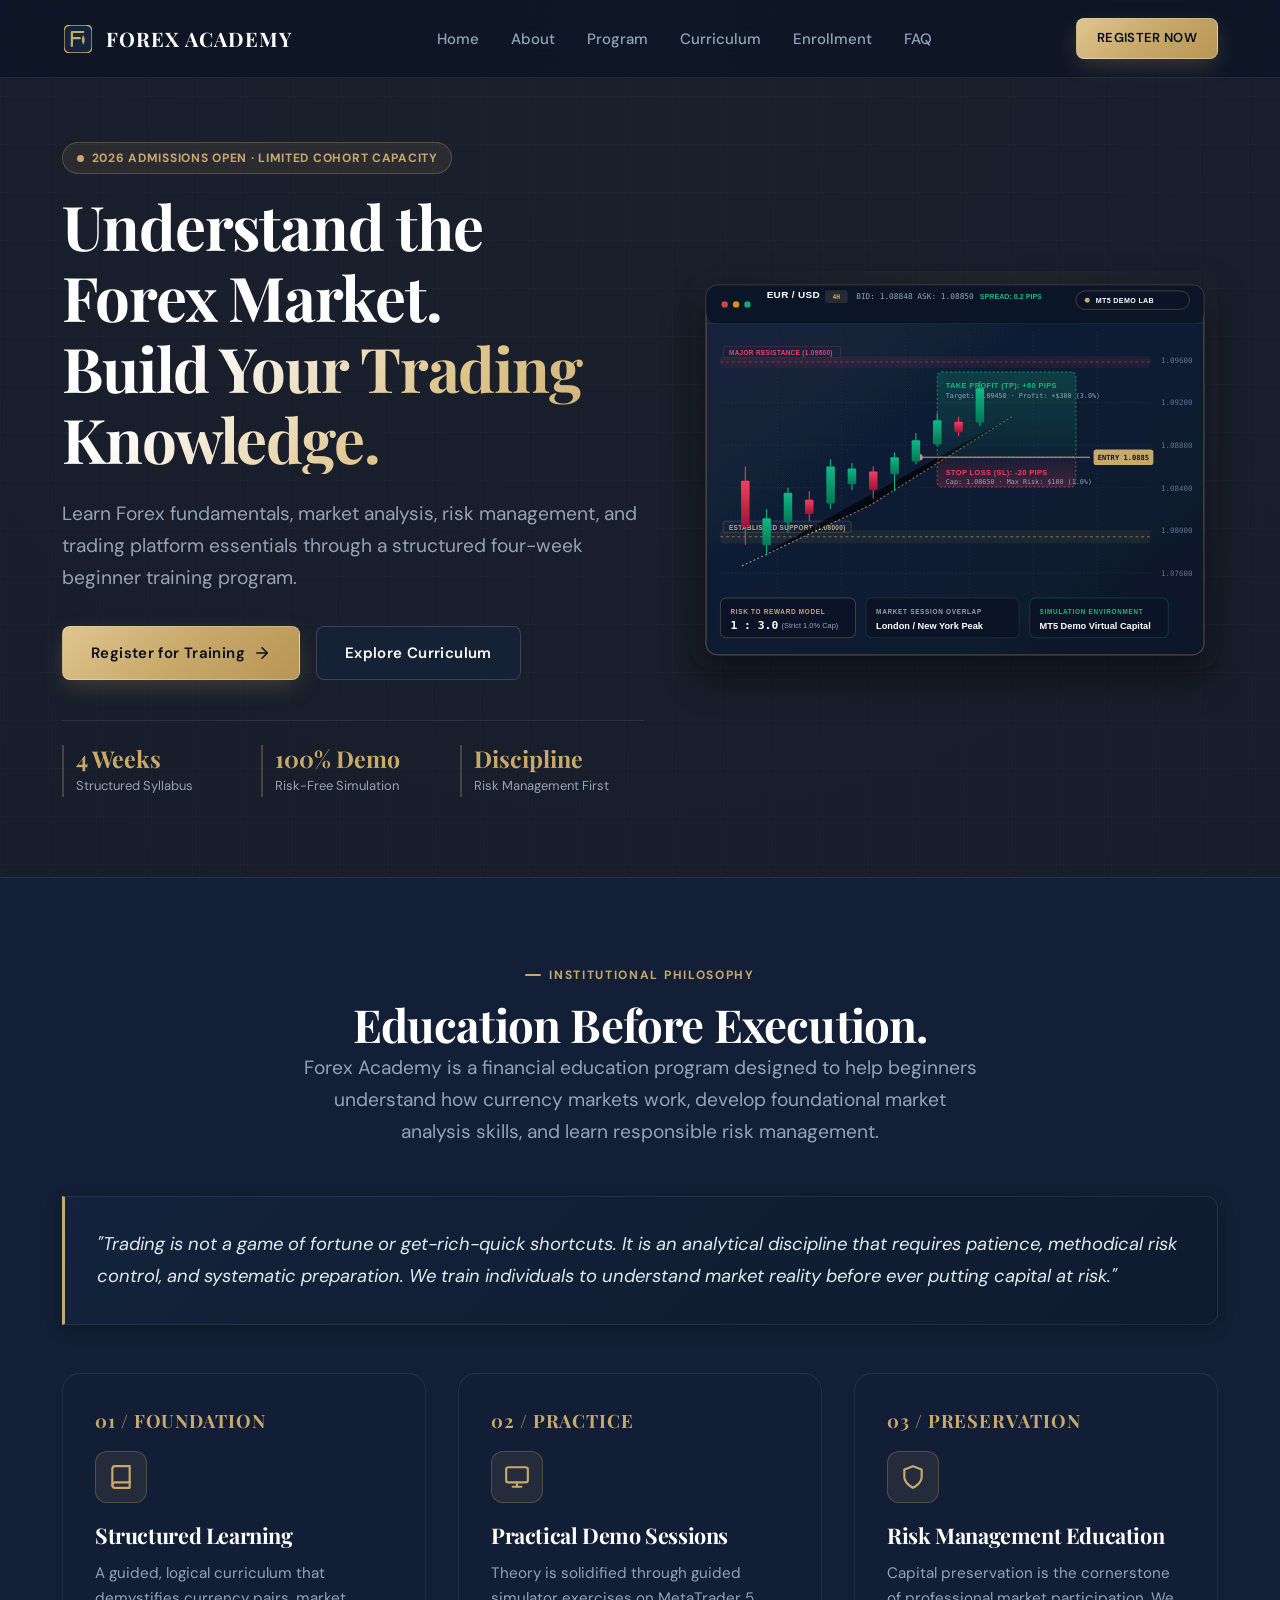
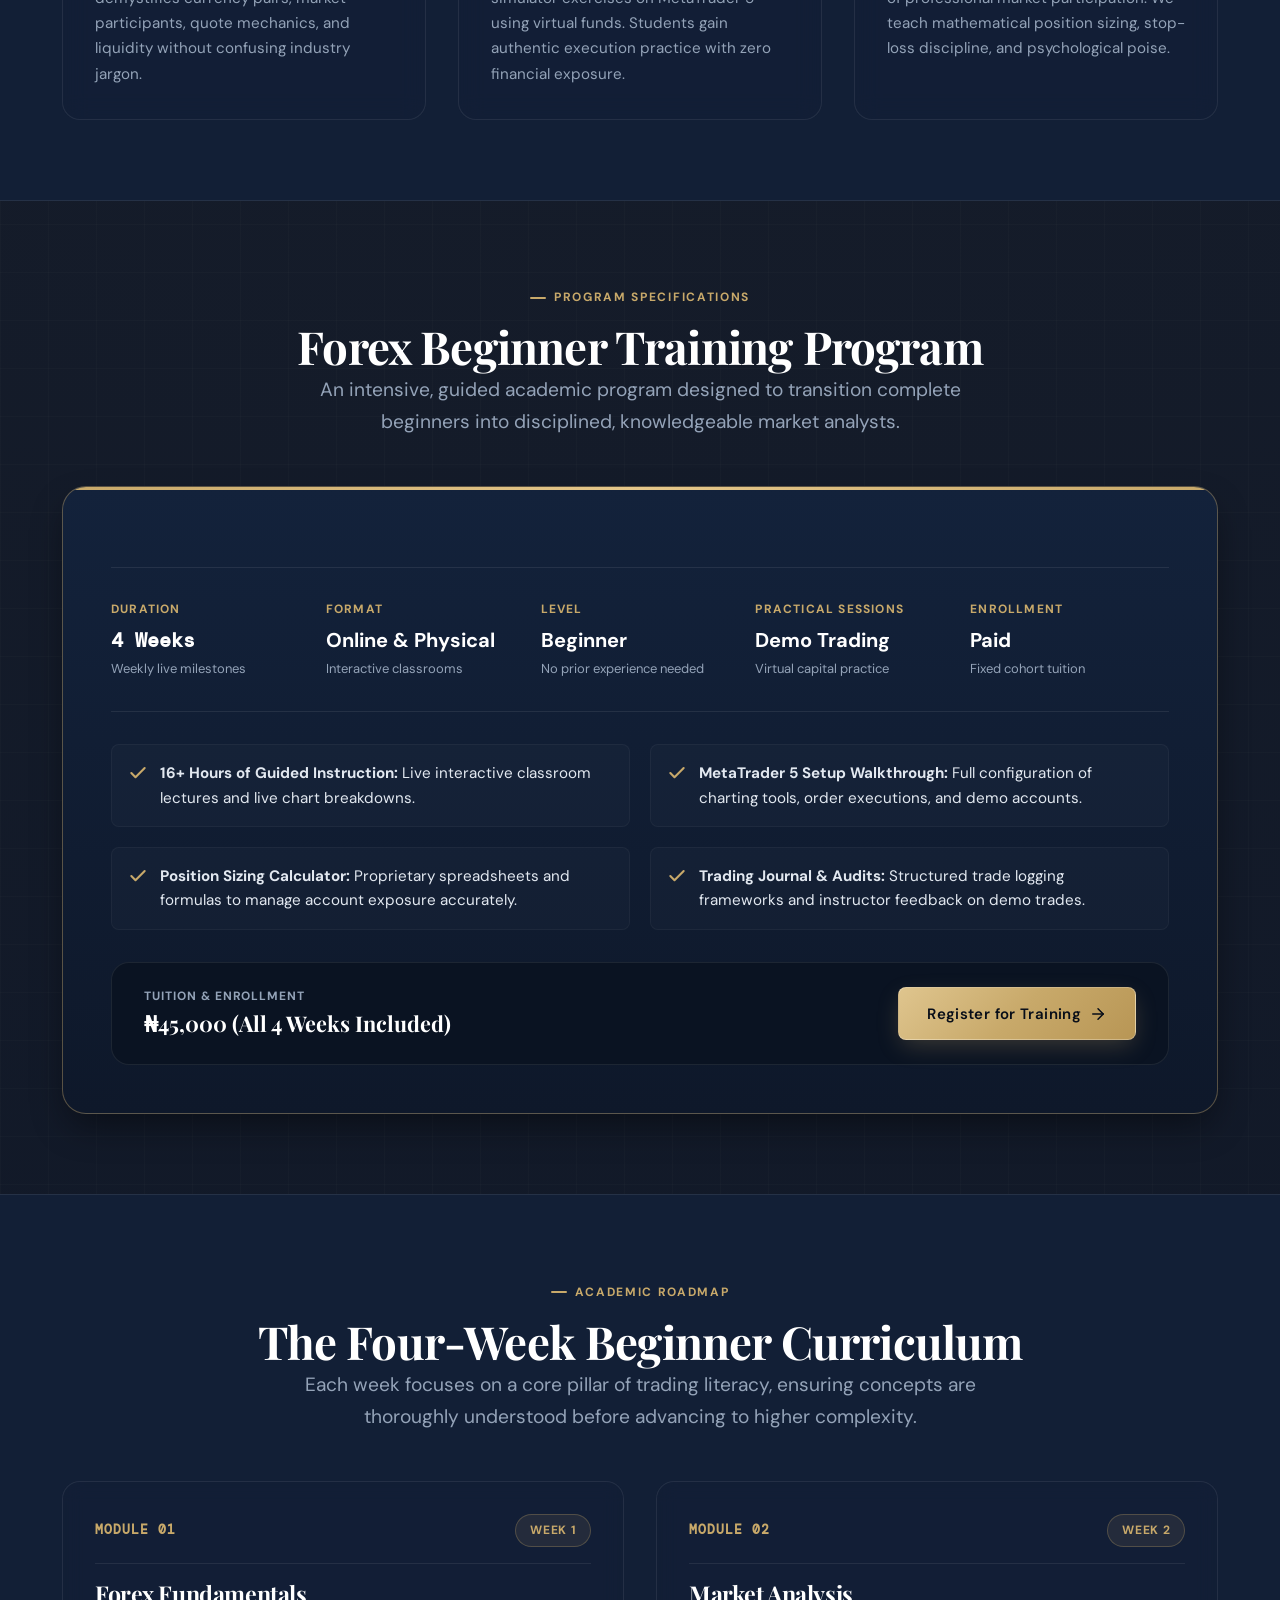
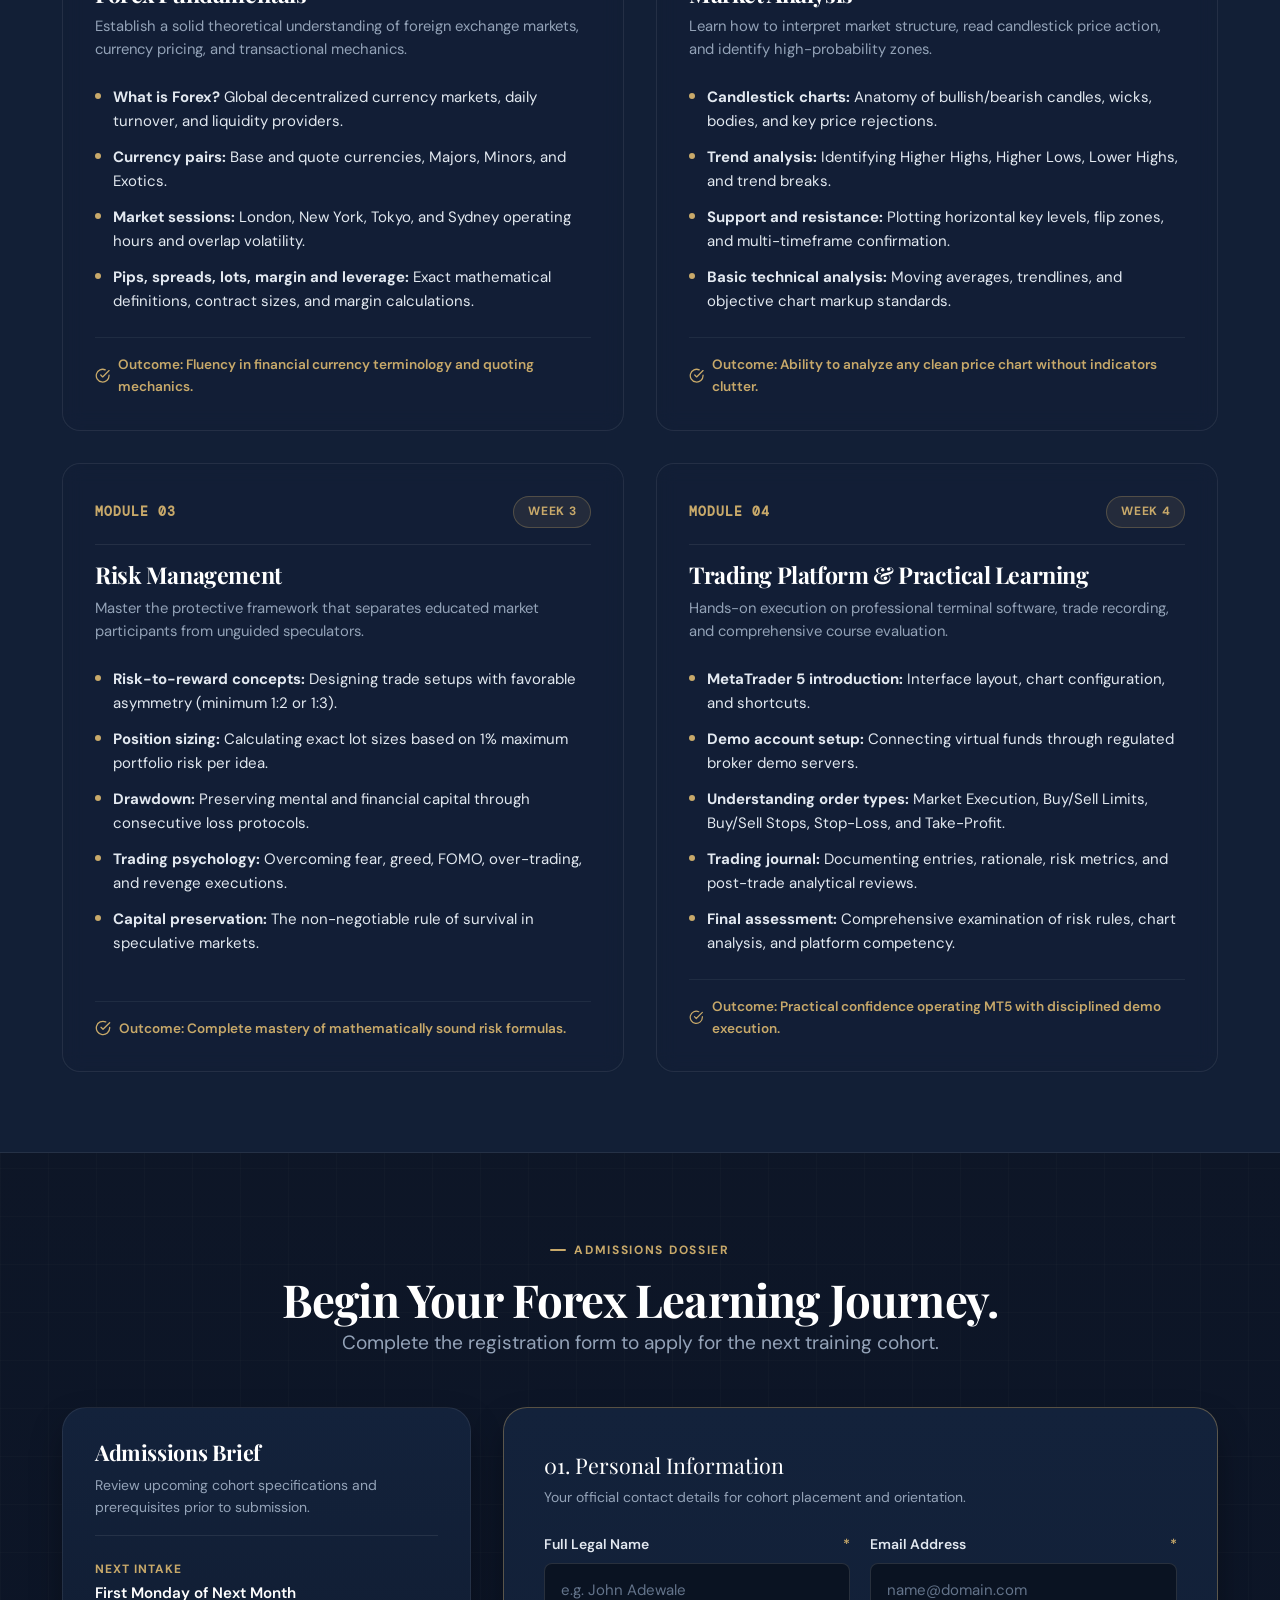
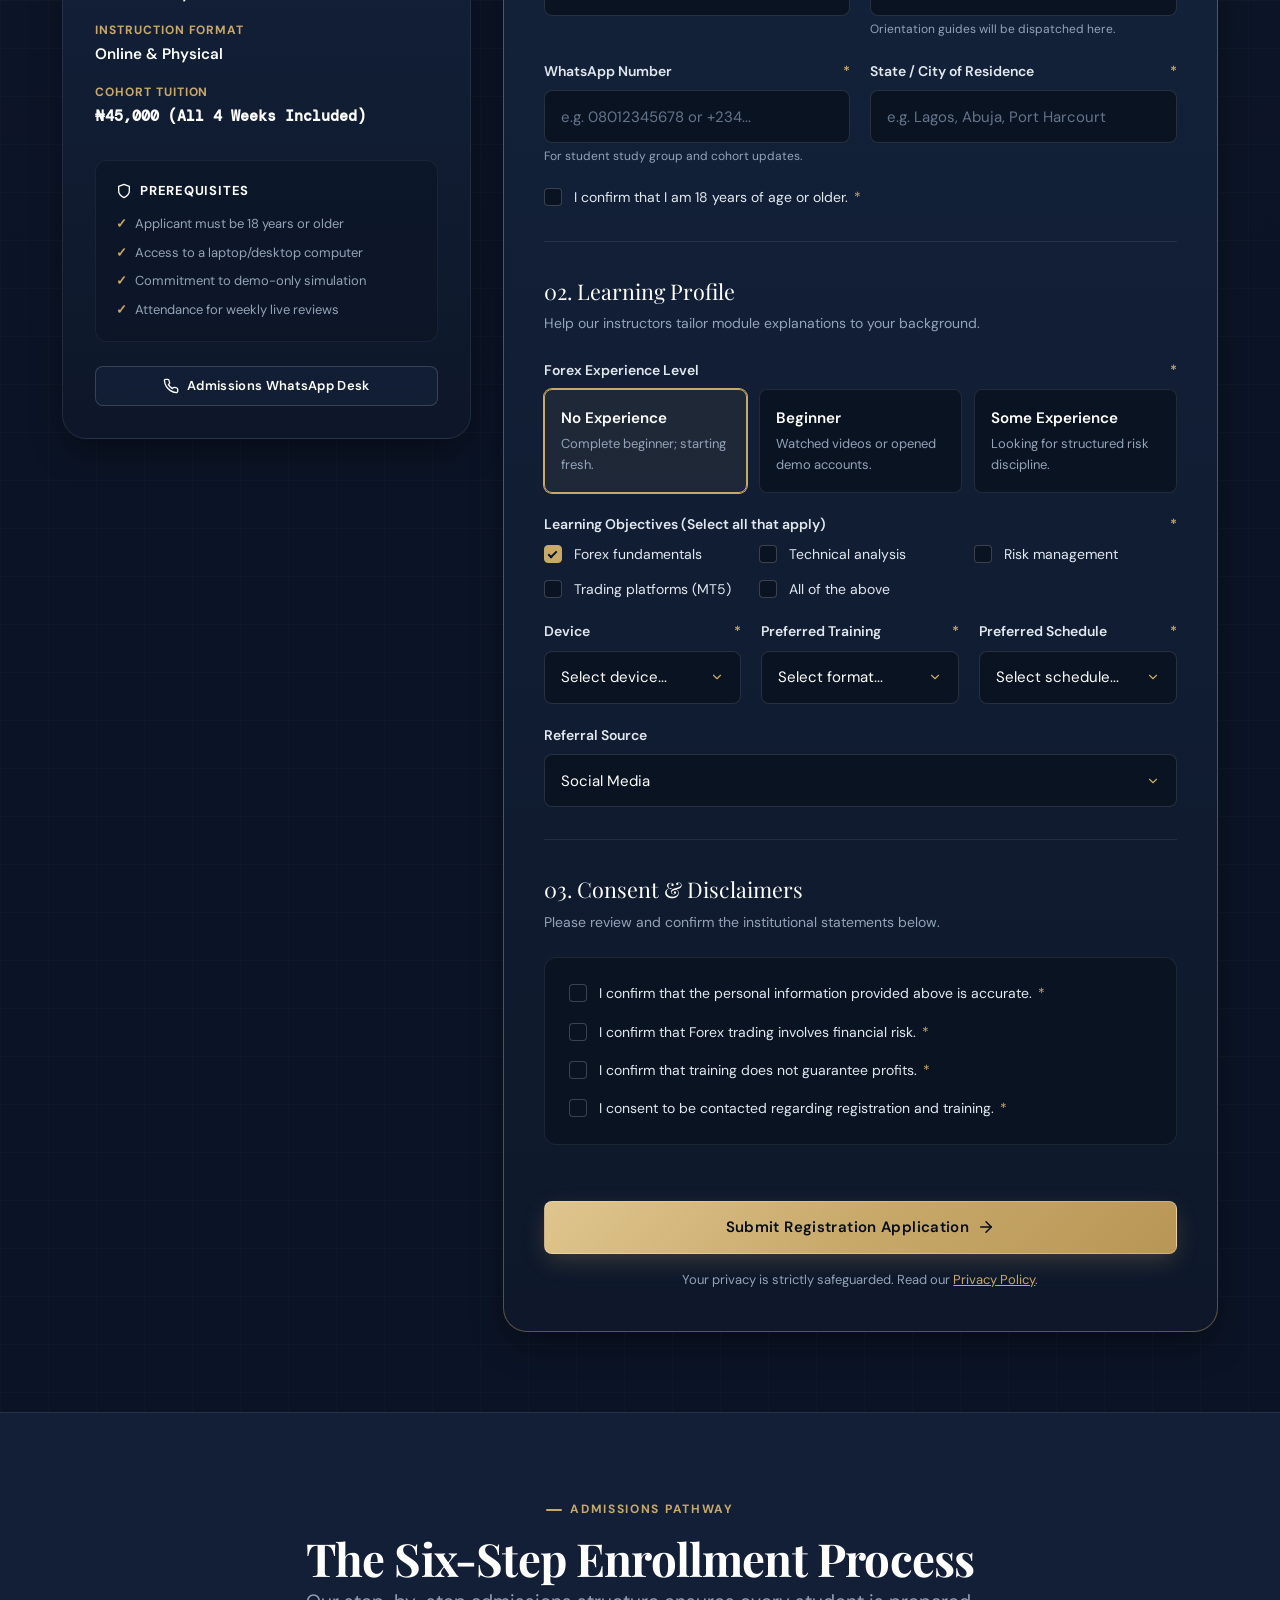
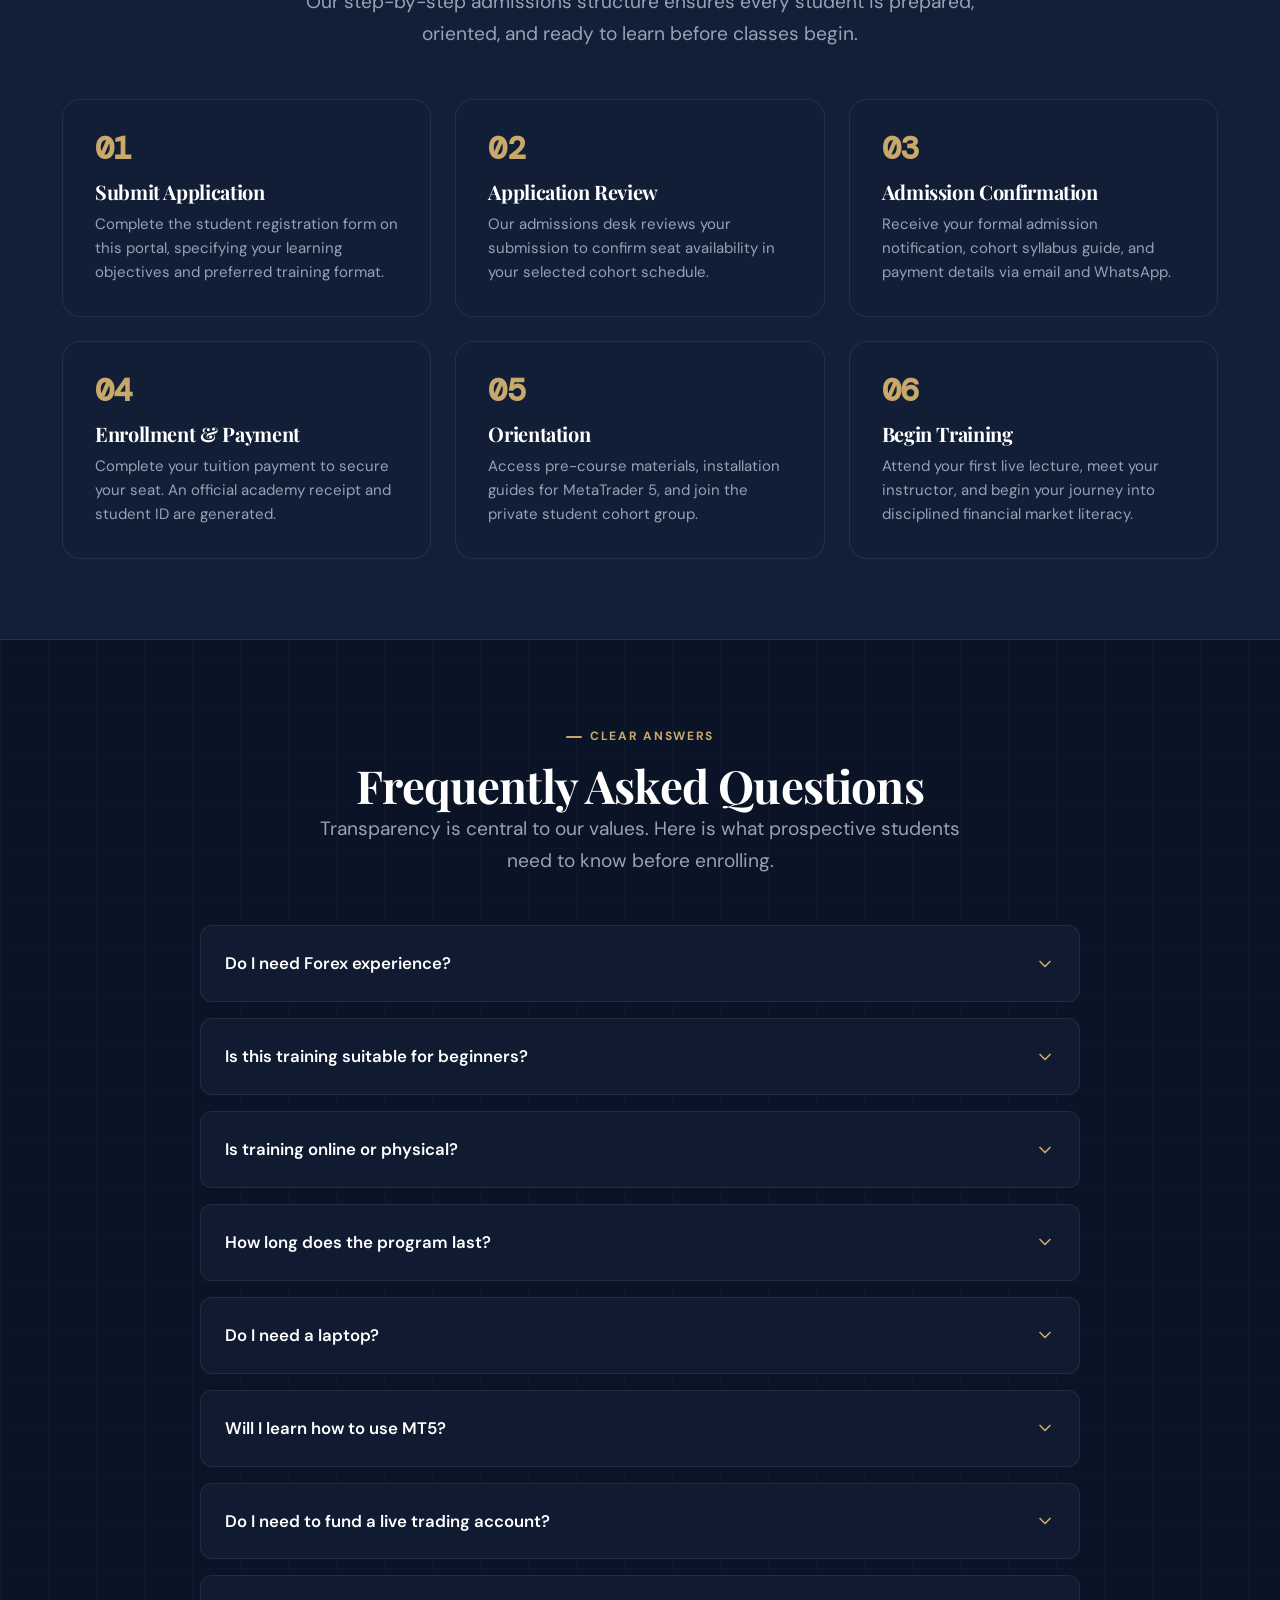
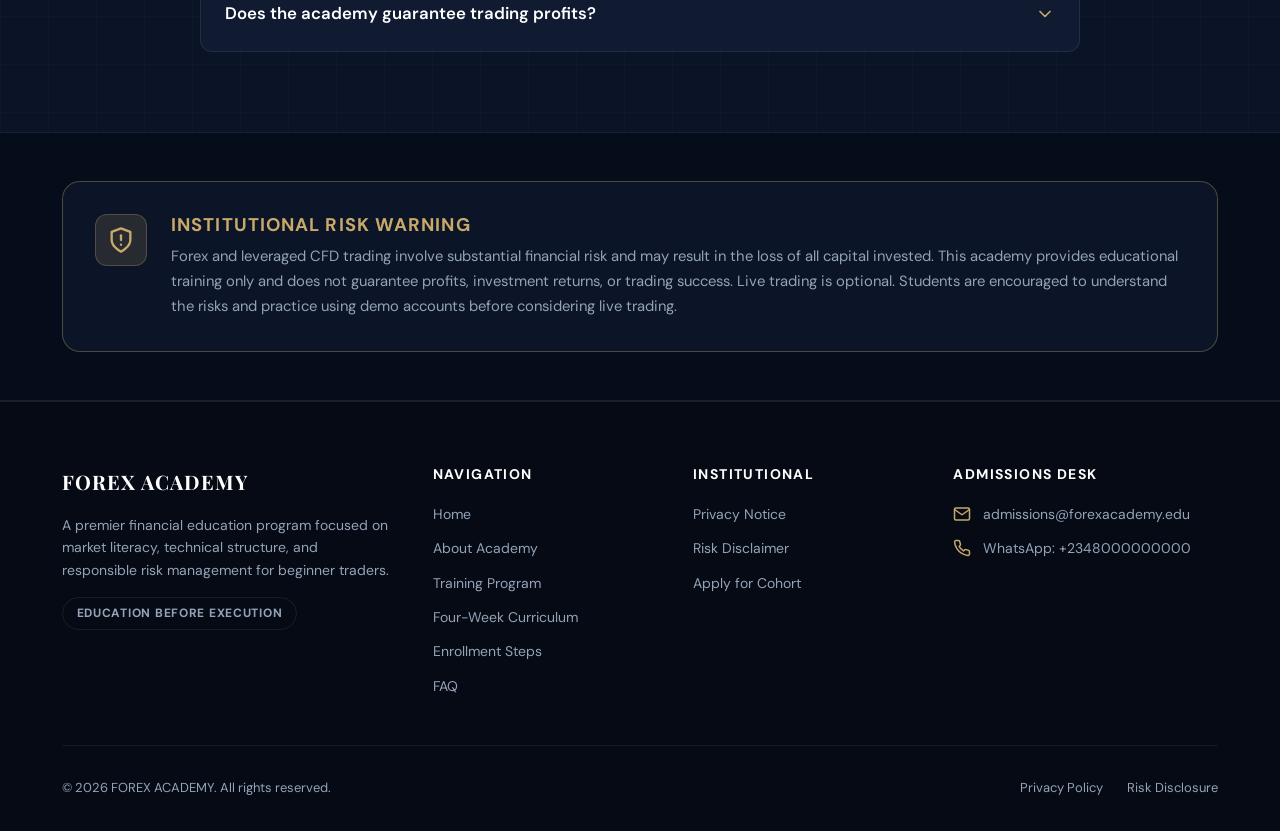
==== forex-academy/index.html @ 7725206b "feat: add initial forex academy static web application and documentation" ====
<!DOCTYPE html>
<html lang="en">
<head>
  <meta charset="UTF-8">
  <meta name="viewport" content="width=device-width, initial-scale=1.0">
  <title>Forex Academy | Learn Forex Trading Fundamentals</title>
  <meta name="description" content="Learn Forex fundamentals, technical analysis, and risk management through a structured four-week beginner Forex training program.">
  <meta name="keywords" content="forex academy, learn forex, beginner forex training, technical analysis, risk management, MT5 demo trading">
  <meta name="author" content="FOREX ACADEMY">
  <meta name="robots" content="index, follow">

  <!-- Open Graph / Facebook -->
  <meta property="og:type" content="website">
  <meta property="og:title" content="Forex Academy | Learn Forex Trading Fundamentals">
  <meta property="og:description" content="Learn Forex fundamentals, technical analysis, and risk management through a structured four-week beginner Forex training program.">
  <meta property="og:image" content="assets/images/hero-chart.svg">

  <!-- Twitter Card -->
  <meta name="twitter:card" content="summary_large_image">
  <meta name="twitter:title" content="Forex Academy | Learn Forex Trading Fundamentals">
  <meta name="twitter:description" content="Learn Forex fundamentals, technical analysis, and risk management through a structured four-week beginner Forex training program.">
  <meta name="twitter:image" content="assets/images/hero-chart.svg">

  <!-- Favicon -->
  <link rel="icon" type="image/svg+xml" href="assets/icons/favicon.svg">

  <!-- Google Fonts Preconnect -->
  <link rel="preconnect" href="https://fonts.googleapis.com">
  <link rel="preconnect" href="https://fonts.gstatic.com" crossorigin>
  <link href="https://fonts.googleapis.com/css2?family=DM+Mono:ital,wght@0,400;0,500;1,400&family=DM+Sans:ital,opsz,wght@0,9..40,400;0,9..40,500;0,9..40,600;0,9..40,700;1,9..40,400&family=Playfair+Display:ital,wght@0,600;0,700;1,600&display=swap" rel="stylesheet">

  <!-- Core Stylesheet -->
  <link rel="stylesheet" href="styles.css">
</head>
<body>

  <!-- ======================================================================
       1. HEADER & NAVIGATION
       ====================================================================== -->
  <header class="site-header" id="site-header">
    <div class="container header-inner">
      <a href="#hero" class="brand-logo" aria-label="Forex Academy Home">
        <div class="brand-emblem" aria-hidden="true">
          <svg width="28" height="28" viewBox="0 0 64 64" fill="none">
            <rect width="64" height="64" rx="14" fill="#14243D" stroke="#C8A96A" stroke-width="3"/>
            <path d="M18 16 H44 M18 16 V48 M18 30 H36" stroke="#C8A96A" stroke-width="5" stroke-linecap="round"/>
            <line x1="44" y1="24" x2="44" y2="44" stroke="#C8A96A" stroke-width="2.5"/>
            <rect x="41" y="28" width="6" height="12" rx="1.5" fill="#C8A96A"/>
          </svg>
        </div>
        <span data-config="academyName">FOREX ACADEMY</span>
      </a>

      <!-- Desktop Navigation -->
      <nav class="nav-desktop" aria-label="Main Navigation">
        <a href="#hero" class="nav-link">Home</a>
        <a href="#about" class="nav-link">About</a>
        <a href="#program" class="nav-link">Program</a>
        <a href="#curriculum" class="nav-link">Curriculum</a>
        <a href="#enrollment" class="nav-link">Enrollment</a>
        <a href="#faq" class="nav-link">FAQ</a>
      </nav>

      <div class="header-actions">
        <a href="#registration" class="btn btn-primary btn-sm btn-header-cta">REGISTER NOW</a>
        
        <!-- Mobile Hamburger Toggle -->
        <button class="mobile-nav-toggle" aria-label="Toggle navigation menu" aria-expanded="false" aria-controls="mobile-nav-drawer">
          <span class="hamburger-line"></span>
          <span class="hamburger-line"></span>
          <span class="hamburger-line"></span>
        </button>
      </div>
    </div>
  </header>

  <!-- Mobile Navigation Drawer -->
  <div class="mobile-nav-backdrop" aria-hidden="true"></div>
  <aside class="mobile-nav-drawer" id="mobile-nav-drawer" aria-label="Mobile Navigation">
    <div class="mobile-nav-top">
      <a href="#hero" class="brand-logo" style="margin-bottom: var(--space-6);">
        <span data-config="academyName">FOREX ACADEMY</span>
      </a>
      <div style="margin-bottom: var(--space-6);">
        <span class="badge badge-gold badge-pulse">Admissions Open</span>
      </div>
      <nav class="mobile-nav-links">
        <a href="#hero" class="mobile-nav-link">
          <span>Home</span>
          <span style="color: var(--color-gold); font-size: 0.8rem;">&rarr;</span>
        </a>
        <a href="#about" class="mobile-nav-link">
          <span>About Academy</span>
          <span style="color: var(--color-gold); font-size: 0.8rem;">&rarr;</span>
        </a>
        <a href="#program" class="mobile-nav-link">
          <span>Training Program</span>
          <span style="color: var(--color-gold); font-size: 0.8rem;">&rarr;</span>
        </a>
        <a href="#curriculum" class="mobile-nav-link">
          <span>Curriculum</span>
          <span style="color: var(--color-gold); font-size: 0.8rem;">&rarr;</span>
        </a>
        <a href="#enrollment" class="mobile-nav-link">
          <span>Enrollment Steps</span>
          <span style="color: var(--color-gold); font-size: 0.8rem;">&rarr;</span>
        </a>
        <a href="#faq" class="mobile-nav-link">
          <span>FAQ</span>
          <span style="color: var(--color-gold); font-size: 0.8rem;">&rarr;</span>
        </a>
      </nav>
    </div>
    <div class="mobile-nav-footer">
      <a href="#registration" class="btn btn-primary btn-block">REGISTER NOW</a>
      <a href="#" target="_blank" rel="noopener noreferrer" class="btn btn-secondary btn-block" data-config="whatsappLink">
        WhatsApp Admissions Desk
      </a>
    </div>
  </aside>

  <main id="main-content">
    <!-- ======================================================================
         2. HERO SECTION
         ====================================================================== -->
    <section class="section hero-section" id="hero">
      <div class="container">
        <div class="hero-grid">
          <div class="hero-content">
            <div class="hero-badge-wrap">
              <span class="badge badge-gold badge-pulse">2026 Admissions Open · Limited Cohort Capacity</span>
            </div>
            <h1 class="hero-title">
              Understand the Forex Market. <span>Build Your Trading Knowledge.</span>
            </h1>
            <p class="lead-text hero-description">
              Learn Forex fundamentals, market analysis, risk management, and trading platform essentials through a structured four-week beginner training program.
            </p>
            <div class="hero-cta-group">
              <a href="#registration" class="btn btn-primary">
                Register for Training
                <svg width="18" height="18" viewBox="0 0 24 24" fill="none" stroke="currentColor" stroke-width="2" stroke-linecap="round" stroke-linejoin="round" aria-hidden="true">
                  <line x1="5" y1="12" x2="19" y2="12"></line>
                  <polyline points="12 5 19 12 12 19"></polyline>
                </svg>
              </a>
              <a href="#curriculum" class="btn btn-secondary">Explore Curriculum</a>
            </div>
            <div class="hero-stats-row">
              <div class="stat-item">
                <span class="stat-value mono-num">4 Weeks</span>
                <span class="stat-label">Structured Syllabus</span>
              </div>
              <div class="stat-item">
                <span class="stat-value mono-num">100% Demo</span>
                <span class="stat-label">Risk-Free Simulation</span>
              </div>
              <div class="stat-item">
                <span class="stat-value">Discipline</span>
                <span class="stat-label">Risk Management First</span>
              </div>
            </div>
          </div>

          <!-- Hero Market Structure Visual -->
          <div class="hero-visual-card" aria-hidden="true">
            <img src="assets/images/hero-chart.svg" alt="EUR/USD Technical Market Structure and Risk to Reward Model" width="740" height="560" loading="eager">
          </div>
        </div>
      </div>
    </section>

    <!-- ======================================================================
         3. ABOUT THE ACADEMY
         ====================================================================== -->
    <section class="section section-alt" id="about">
      <div class="container">
        <div class="section-header text-center">
          <span class="eyebrow">Institutional Philosophy</span>
          <h2>Education Before Execution.</h2>
          <p class="lead-text">
            Forex Academy is a financial education program designed to help beginners understand how currency markets work, develop foundational market analysis skills, and learn responsible risk management.
          </p>
        </div>

        <div class="about-quote-box">
          <p>
            "Trading is not a game of fortune or get-rich-quick shortcuts. It is an analytical discipline that requires patience, methodical risk control, and systematic preparation. We train individuals to understand market reality before ever putting capital at risk."
          </p>
        </div>

        <div class="features-grid">
          <!-- Card 1 -->
          <div class="feature-card">
            <div class="feature-number">01 / FOUNDATION</div>
            <div class="feature-icon-wrapper" aria-hidden="true">
              <svg width="26" height="26" viewBox="0 0 24 24" fill="none" stroke="currentColor" stroke-width="2" stroke-linecap="round" stroke-linejoin="round">
                <path d="M4 19.5A2.5 2.5 0 0 1 6.5 17H20"></path>
                <path d="M6.5 2H20v20H6.5A2.5 2.5 0 0 1 4 19.5v-15A2.5 2.5 0 0 1 6.5 2z"></path>
              </svg>
            </div>
            <h3>Structured Learning</h3>
            <p>
              A guided, logical curriculum that demystifies currency pairs, market participants, quote mechanics, and liquidity without confusing industry jargon.
            </p>
          </div>

          <!-- Card 2 -->
          <div class="feature-card">
            <div class="feature-number">02 / PRACTICE</div>
            <div class="feature-icon-wrapper" aria-hidden="true">
              <svg width="26" height="26" viewBox="0 0 24 24" fill="none" stroke="currentColor" stroke-width="2" stroke-linecap="round" stroke-linejoin="round">
                <rect x="2" y="3" width="20" height="14" rx="2" ry="2"></rect>
                <line x1="8" y1="21" x2="16" y2="21"></line>
                <line x1="12" y1="17" x2="12" y2="21"></line>
              </svg>
            </div>
            <h3>Practical Demo Sessions</h3>
            <p>
              Theory is solidified through guided simulator exercises on MetaTrader 5 using virtual funds. Students gain authentic execution practice with zero financial exposure.
            </p>
          </div>

          <!-- Card 3 -->
          <div class="feature-card">
            <div class="feature-number">03 / PRESERVATION</div>
            <div class="feature-icon-wrapper" aria-hidden="true">
              <svg width="26" height="26" viewBox="0 0 24 24" fill="none" stroke="currentColor" stroke-width="2" stroke-linecap="round" stroke-linejoin="round">
                <path d="M12 22s8-4 8-10V5l-8-3-8 3v7c0 6 8 10 8 10z"></path>
              </svg>
            </div>
            <h3>Risk Management Education</h3>
            <p>
              Capital preservation is the cornerstone of professional market participation. We teach mathematical position sizing, stop-loss discipline, and psychological poise.
            </p>
          </div>
        </div>
      </div>
    </section>

    <!-- ======================================================================
         4. TRAINING PROGRAM
         ====================================================================== -->
    <section class="section" id="program">
      <div class="container">
        <div class="section-header text-center">
          <span class="eyebrow">Program Specifications</span>
          <h2>Forex Beginner Training Program</h2>
          <p class="lead-text">
            An intensive, guided academic program designed to transition complete beginners into disciplined, knowledgeable market analysts.
          </p>
        </div>

        <div class="program-card">
          <div class="program-summary-grid">
            <div class="program-spec-item">
              <span class="spec-label">Duration</span>
              <span class="spec-value mono-num">4 Weeks</span>
              <span class="spec-desc">Weekly live milestones</span>
            </div>
            <div class="program-spec-item">
              <span class="spec-label">Format</span>
              <span class="spec-value" data-config="classFormat">Online & Physical</span>
              <span class="spec-desc">Interactive classrooms</span>
            </div>
            <div class="program-spec-item">
              <span class="spec-label">Level</span>
              <span class="spec-value">Beginner</span>
              <span class="spec-desc">No prior experience needed</span>
            </div>
            <div class="program-spec-item">
              <span class="spec-label">Practical Sessions</span>
              <span class="spec-value">Demo Trading</span>
              <span class="spec-desc">Virtual capital practice</span>
            </div>
            <div class="program-spec-item">
              <span class="spec-label">Enrollment</span>
              <span class="spec-value">Paid</span>
              <span class="spec-desc">Fixed cohort tuition</span>
            </div>
          </div>

          <div class="program-benefits-grid">
            <div class="benefit-item">
              <svg class="benefit-icon" width="20" height="20" viewBox="0 0 24 24" fill="none" stroke="currentColor" stroke-width="2.5" stroke-linecap="round" stroke-linejoin="round" aria-hidden="true">
                <polyline points="20 6 9 17 4 12"></polyline>
              </svg>
              <span><strong>16+ Hours of Guided Instruction:</strong> Live interactive classroom lectures and live chart breakdowns.</span>
            </div>
            <div class="benefit-item">
              <svg class="benefit-icon" width="20" height="20" viewBox="0 0 24 24" fill="none" stroke="currentColor" stroke-width="2.5" stroke-linecap="round" stroke-linejoin="round" aria-hidden="true">
                <polyline points="20 6 9 17 4 12"></polyline>
              </svg>
              <span><strong>MetaTrader 5 Setup Walkthrough:</strong> Full configuration of charting tools, order executions, and demo accounts.</span>
            </div>
            <div class="benefit-item">
              <svg class="benefit-icon" width="20" height="20" viewBox="0 0 24 24" fill="none" stroke="currentColor" stroke-width="2.5" stroke-linecap="round" stroke-linejoin="round" aria-hidden="true">
                <polyline points="20 6 9 17 4 12"></polyline>
              </svg>
              <span><strong>Position Sizing Calculator:</strong> Proprietary spreadsheets and formulas to manage account exposure accurately.</span>
            </div>
            <div class="benefit-item">
              <svg class="benefit-icon" width="20" height="20" viewBox="0 0 24 24" fill="none" stroke="currentColor" stroke-width="2.5" stroke-linecap="round" stroke-linejoin="round" aria-hidden="true">
                <polyline points="20 6 9 17 4 12"></polyline>
              </svg>
              <span><strong>Trading Journal & Audits:</strong> Structured trade logging frameworks and instructor feedback on demo trades.</span>
            </div>
          </div>

          <div class="program-action-box">
            <div class="program-price-box">
              <span class="program-price-title">Tuition & Enrollment</span>
              <span class="program-price-amount" data-config="courseFee">₦45,000 (All 4 Weeks Included)</span>
            </div>
            <a href="#registration" class="btn btn-primary">
              Register for Training
              <svg width="18" height="18" viewBox="0 0 24 24" fill="none" stroke="currentColor" stroke-width="2" stroke-linecap="round" stroke-linejoin="round" aria-hidden="true">
                <line x1="5" y1="12" x2="19" y2="12"></line>
                <polyline points="12 5 19 12 12 19"></polyline>
              </svg>
            </a>
          </div>
        </div>
      </div>
    </section>

    <!-- ======================================================================
         5. CURRICULUM SECTION
         ====================================================================== -->
    <section class="section section-alt" id="curriculum">
      <div class="container">
        <div class="section-header text-center">
          <span class="eyebrow">Academic Roadmap</span>
          <h2>The Four-Week Beginner Curriculum</h2>
          <p class="lead-text">
            Each week focuses on a core pillar of trading literacy, ensuring concepts are thoroughly understood before advancing to higher complexity.
          </p>
        </div>

        <div class="curriculum-timeline">
          <!-- Week 1 -->
          <div class="curriculum-card">
            <div class="curriculum-header">
              <span class="curriculum-week-badge">Module 01</span>
              <span class="badge badge-gold">Week 1</span>
            </div>
            <h3>Forex Fundamentals</h3>
            <p class="curriculum-goal">
              Establish a solid theoretical understanding of foreign exchange markets, currency pricing, and transactional mechanics.
            </p>
            <ul class="curriculum-topics-list">
              <li class="curriculum-topic-item">
                <span class="topic-bullet"></span>
                <span><strong>What is Forex?</strong> Global decentralized currency markets, daily turnover, and liquidity providers.</span>
              </li>
              <li class="curriculum-topic-item">
                <span class="topic-bullet"></span>
                <span><strong>Currency pairs:</strong> Base and quote currencies, Majors, Minors, and Exotics.</span>
              </li>
              <li class="curriculum-topic-item">
                <span class="topic-bullet"></span>
                <span><strong>Market sessions:</strong> London, New York, Tokyo, and Sydney operating hours and overlap volatility.</span>
              </li>
              <li class="curriculum-topic-item">
                <span class="topic-bullet"></span>
                <span><strong>Pips, spreads, lots, margin and leverage:</strong> Exact mathematical definitions, contract sizes, and margin calculations.</span>
              </li>
            </ul>
            <div class="curriculum-outcome">
              <svg width="16" height="16" viewBox="0 0 24 24" fill="none" stroke="currentColor" stroke-width="2" stroke-linecap="round" stroke-linejoin="round" aria-hidden="true">
                <path d="M22 11.08V12a10 10 0 1 1-5.93-9.14"></path>
                <polyline points="22 4 12 14.01 9 11.01"></polyline>
              </svg>
              <span>Outcome: Fluency in financial currency terminology and quoting mechanics.</span>
            </div>
          </div>

          <!-- Week 2 -->
          <div class="curriculum-card">
            <div class="curriculum-header">
              <span class="curriculum-week-badge">Module 02</span>
              <span class="badge badge-gold">Week 2</span>
            </div>
            <h3>Market Analysis</h3>
            <p class="curriculum-goal">
              Learn how to interpret market structure, read candlestick price action, and identify high-probability zones.
            </p>
            <ul class="curriculum-topics-list">
              <li class="curriculum-topic-item">
                <span class="topic-bullet"></span>
                <span><strong>Candlestick charts:</strong> Anatomy of bullish/bearish candles, wicks, bodies, and key price rejections.</span>
              </li>
              <li class="curriculum-topic-item">
                <span class="topic-bullet"></span>
                <span><strong>Trend analysis:</strong> Identifying Higher Highs, Higher Lows, Lower Highs, and trend breaks.</span>
              </li>
              <li class="curriculum-topic-item">
                <span class="topic-bullet"></span>
                <span><strong>Support and resistance:</strong> Plotting horizontal key levels, flip zones, and multi-timeframe confirmation.</span>
              </li>
              <li class="curriculum-topic-item">
                <span class="topic-bullet"></span>
                <span><strong>Basic technical analysis:</strong> Moving averages, trendlines, and objective chart markup standards.</span>
              </li>
            </ul>
            <div class="curriculum-outcome">
              <svg width="16" height="16" viewBox="0 0 24 24" fill="none" stroke="currentColor" stroke-width="2" stroke-linecap="round" stroke-linejoin="round" aria-hidden="true">
                <path d="M22 11.08V12a10 10 0 1 1-5.93-9.14"></path>
                <polyline points="22 4 12 14.01 9 11.01"></polyline>
              </svg>
              <span>Outcome: Ability to analyze any clean price chart without indicators clutter.</span>
            </div>
          </div>

          <!-- Week 3 -->
          <div class="curriculum-card">
            <div class="curriculum-header">
              <span class="curriculum-week-badge">Module 03</span>
              <span class="badge badge-gold">Week 3</span>
            </div>
            <h3>Risk Management</h3>
            <p class="curriculum-goal">
              Master the protective framework that separates educated market participants from unguided speculators.
            </p>
            <ul class="curriculum-topics-list">
              <li class="curriculum-topic-item">
                <span class="topic-bullet"></span>
                <span><strong>Risk-to-reward concepts:</strong> Designing trade setups with favorable asymmetry (minimum 1:2 or 1:3).</span>
              </li>
              <li class="curriculum-topic-item">
                <span class="topic-bullet"></span>
                <span><strong>Position sizing:</strong> Calculating exact lot sizes based on 1% maximum portfolio risk per idea.</span>
              </li>
              <li class="curriculum-topic-item">
                <span class="topic-bullet"></span>
                <span><strong>Drawdown:</strong> Preserving mental and financial capital through consecutive loss protocols.</span>
              </li>
              <li class="curriculum-topic-item">
                <span class="topic-bullet"></span>
                <span><strong>Trading psychology:</strong> Overcoming fear, greed, FOMO, over-trading, and revenge executions.</span>
              </li>
              <li class="curriculum-topic-item">
                <span class="topic-bullet"></span>
                <span><strong>Capital preservation:</strong> The non-negotiable rule of survival in speculative markets.</span>
              </li>
            </ul>
            <div class="curriculum-outcome">
              <svg width="16" height="16" viewBox="0 0 24 24" fill="none" stroke="currentColor" stroke-width="2" stroke-linecap="round" stroke-linejoin="round" aria-hidden="true">
                <path d="M22 11.08V12a10 10 0 1 1-5.93-9.14"></path>
                <polyline points="22 4 12 14.01 9 11.01"></polyline>
              </svg>
              <span>Outcome: Complete mastery of mathematically sound risk formulas.</span>
            </div>
          </div>

          <!-- Week 4 -->
          <div class="curriculum-card">
            <div class="curriculum-header">
              <span class="curriculum-week-badge">Module 04</span>
              <span class="badge badge-gold">Week 4</span>
            </div>
            <h3>Trading Platform & Practical Learning</h3>
            <p class="curriculum-goal">
              Hands-on execution on professional terminal software, trade recording, and comprehensive course evaluation.
            </p>
            <ul class="curriculum-topics-list">
              <li class="curriculum-topic-item">
                <span class="topic-bullet"></span>
                <span><strong>MetaTrader 5 introduction:</strong> Interface layout, chart configuration, and shortcuts.</span>
              </li>
              <li class="curriculum-topic-item">
                <span class="topic-bullet"></span>
                <span><strong>Demo account setup:</strong> Connecting virtual funds through regulated broker demo servers.</span>
              </li>
              <li class="curriculum-topic-item">
                <span class="topic-bullet"></span>
                <span><strong>Understanding order types:</strong> Market Execution, Buy/Sell Limits, Buy/Sell Stops, Stop-Loss, and Take-Profit.</span>
              </li>
              <li class="curriculum-topic-item">
                <span class="topic-bullet"></span>
                <span><strong>Trading journal:</strong> Documenting entries, rationale, risk metrics, and post-trade analytical reviews.</span>
              </li>
              <li class="curriculum-topic-item">
                <span class="topic-bullet"></span>
                <span><strong>Final assessment:</strong> Comprehensive examination of risk rules, chart analysis, and platform competency.</span>
              </li>
            </ul>
            <div class="curriculum-outcome">
              <svg width="16" height="16" viewBox="0 0 24 24" fill="none" stroke="currentColor" stroke-width="2" stroke-linecap="round" stroke-linejoin="round" aria-hidden="true">
                <path d="M22 11.08V12a10 10 0 1 1-5.93-9.14"></path>
                <polyline points="22 4 12 14.01 9 11.01"></polyline>
              </svg>
              <span>Outcome: Practical confidence operating MT5 with disciplined demo execution.</span>
            </div>
          </div>
        </div>
      </div>
    </section>

    <!-- ======================================================================
         6. REGISTRATION / ADMISSIONS PORTAL
         ====================================================================== -->
    <section class="section" id="registration">
      <div class="container">
        <div class="section-header text-center">
          <span class="eyebrow">Admissions Dossier</span>
          <h2>Begin Your Forex Learning Journey.</h2>
          <p class="lead-text">
            Complete the registration form to apply for the next training cohort.
          </p>
        </div>

        <div class="admissions-layout">
          <!-- Left Column: Admissions Overview Sidebar -->
          <aside class="admissions-sidebar">
            <h3 class="admissions-sidebar-title">Admissions Brief</h3>
            <p class="admissions-sidebar-subtitle">Review upcoming cohort specifications and prerequisites prior to submission.</p>

            <div class="admissions-spec-list">
              <div class="admissions-spec-item">
                <span class="admissions-spec-label">Next Intake</span>
                <span class="admissions-spec-val" data-config="cohortStartDate">First Monday of Next Month</span>
              </div>
              <div class="admissions-spec-item">
                <span class="admissions-spec-label">Instruction Format</span>
                <span class="admissions-spec-val" data-config="classFormat">Online & Physical</span>
              </div>
              <div class="admissions-spec-item">
                <span class="admissions-spec-label">Cohort Tuition</span>
                <span class="admissions-spec-val mono-num" data-config="courseFee">₦45,000 (All 4 Weeks Included)</span>
              </div>
            </div>

            <div class="admissions-standards-box">
              <div class="admissions-standards-title">
                <svg width="16" height="16" viewBox="0 0 24 24" fill="none" stroke="currentColor" stroke-width="2" stroke-linecap="round" stroke-linejoin="round" aria-hidden="true">
                  <path d="M12 22s8-4 8-10V5l-8-3-8 3v7c0 6 8 10 8 10z"></path>
                </svg>
                <span>Prerequisites</span>
              </div>
              <ul class="standards-list">
                <li>Applicant must be 18 years or older</li>
                <li>Access to a laptop/desktop computer</li>
                <li>Commitment to demo-only simulation</li>
                <li>Attendance for weekly live reviews</li>
              </ul>
            </div>

            <div style="margin-top: var(--space-6);">
              <a href="#" target="_blank" rel="noopener noreferrer" class="btn btn-secondary btn-block btn-sm" data-config="whatsappLink">
                <svg width="16" height="16" viewBox="0 0 24 24" fill="none" stroke="currentColor" stroke-width="2" stroke-linecap="round" stroke-linejoin="round" aria-hidden="true">
                  <path d="M22 16.92v3a2 2 0 0 1-2.18 2 19.79 19.79 0 0 1-8.63-3.07 19.5 19.5 0 0 1-6-6 19.79 19.79 0 0 1-3.07-8.67A2 2 0 0 1 4.11 2h3a2 2 0 0 1 2 1.72 12.84 12.84 0 0 0 .7 2.81 2 2 0 0 1-.45 2.11L8.09 9.91a16 16 0 0 0 6 6l1.27-1.27a2 2 0 0 1 2.11-.45 12.84 12.84 0 0 0 2.81.7A2 2 0 0 1 22 16.92z"></path>
                </svg>
                Admissions WhatsApp Desk
              </a>
            </div>
          </aside>

          <!-- Right Column: Registration Form Card -->
          <div class="registration-card">
            <!-- Dynamic Alert / Notice Container -->
            <div id="form-alert-notice" class="alert-notice" role="alert" aria-live="polite">
              <h4 id="alert-notice-title">Notice Title</h4>
              <div id="alert-notice-body">Notice description will appear here.</div>
              <div id="alert-notice-actions" class="alert-actions"></div>
            </div>

            <!-- The Registration Form -->
            <form id="student-registration-form" novalidate>
              
              <!-- Group 1: Personal Information -->
              <fieldset class="form-fieldset">
                <legend class="form-legend">01. Personal Information</legend>
                <p class="form-fieldset-desc">Your official contact details for cohort placement and orientation.</p>
                
                <div class="form-grid-2">
                  <div class="form-group">
                    <label for="full-name" class="form-label">
                      Full Legal Name <span class="required-star">*</span>
                    </label>
                    <input type="text" id="full-name" name="full_name" class="form-input" placeholder="e.g. John Adewale" required autocomplete="name">
                    <span class="form-error">Please enter your full name (minimum 3 characters).</span>
                  </div>

                  <div class="form-group">
                    <label for="email-address" class="form-label">
                      Email Address <span class="required-star">*</span>
                    </label>
                    <input type="email" id="email-address" name="email" class="form-input" placeholder="name@domain.com" required autocomplete="email">
                    <span class="form-helper">Orientation guides will be dispatched here.</span>
                    <span class="form-error">Please enter a valid email address.</span>
                  </div>
                </div>

                <div class="form-grid-2">
                  <div class="form-group">
                    <label for="whatsapp-number" class="form-label">
                      WhatsApp Number <span class="required-star">*</span>
                    </label>
                    <input type="tel" id="whatsapp-number" name="whatsapp_number" class="form-input" placeholder="e.g. 08012345678 or +234..." required autocomplete="tel">
                    <span class="form-helper">For student study group and cohort updates.</span>
                    <span class="form-error">Please enter a valid phone number.</span>
                  </div>

                  <div class="form-group">
                    <label for="city-state" class="form-label">
                      State / City of Residence <span class="required-star">*</span>
                    </label>
                    <input type="text" id="city-state" name="city_state" class="form-input" placeholder="e.g. Lagos, Abuja, Port Harcourt" required>
                    <span class="form-error">Please enter your state or city.</span>
                  </div>
                </div>

                <div class="form-group" style="margin-bottom: 0;">
                  <label class="checkbox-label" for="age-confirmation">
                    <input type="checkbox" id="age-confirmation" name="age_confirmation" required>
                    <span class="checkbox-custom" aria-hidden="true"></span>
                    <span>I confirm that I am 18 years of age or older. <span class="required-star">*</span></span>
                  </label>
                  <span class="form-error">You must be at least 18 years of age to enroll.</span>
                </div>
              </fieldset>

              <!-- Group 2: Learning Profile -->
              <fieldset class="form-fieldset">
                <legend class="form-legend">02. Learning Profile</legend>
                <p class="form-fieldset-desc">Help our instructors tailor module explanations to your background.</p>

                <!-- Forex Experience -->
                <div class="form-group" id="experience-group">
                  <label class="form-label">Forex Experience Level <span class="required-star">*</span></label>
                  <div class="radio-tile-group">
                    <label class="radio-tile-label">
                      <input type="radio" name="forex_experience" value="No experience" checked>
                      <div class="radio-tile">
                        <span class="radio-tile-title">No Experience</span>
                        <span class="radio-tile-desc">Complete beginner; starting fresh.</span>
                      </div>
                    </label>
                    <label class="radio-tile-label">
                      <input type="radio" name="forex_experience" value="Beginner">
                      <div class="radio-tile">
                        <span class="radio-tile-title">Beginner</span>
                        <span class="radio-tile-desc">Watched videos or opened demo accounts.</span>
                      </div>
                    </label>
                    <label class="radio-tile-label">
                      <input type="radio" name="forex_experience" value="Some experience">
                      <div class="radio-tile">
                        <span class="radio-tile-title">Some Experience</span>
                        <span class="radio-tile-desc">Looking for structured risk discipline.</span>
                      </div>
                    </label>
                  </div>
                  <span class="form-error">Please select your current experience level.</span>
                </div>

                <!-- Learning Objectives -->
                <div class="form-group">
                  <label class="form-label">Learning Objectives (Select all that apply) <span class="required-star">*</span></label>
                  <div class="checkbox-group">
                    <label class="checkbox-label">
                      <input type="checkbox" name="learning_objectives" value="Forex fundamentals" checked>
                      <span class="checkbox-custom" aria-hidden="true"></span>
                      <span>Forex fundamentals</span>
                    </label>
                    <label class="checkbox-label">
                      <input type="checkbox" name="learning_objectives" value="Technical analysis">
                      <span class="checkbox-custom" aria-hidden="true"></span>
                      <span>Technical analysis</span>
                    </label>
                    <label class="checkbox-label">
                      <input type="checkbox" name="learning_objectives" value="Risk management">
                      <span class="checkbox-custom" aria-hidden="true"></span>
                      <span>Risk management</span>
                    </label>
                    <label class="checkbox-label">
                      <input type="checkbox" name="learning_objectives" value="Trading platforms">
                      <span class="checkbox-custom" aria-hidden="true"></span>
                      <span>Trading platforms (MT5)</span>
                    </label>
                    <label class="checkbox-label">
                      <input type="checkbox" name="learning_objectives" value="All of the above">
                      <span class="checkbox-custom" aria-hidden="true"></span>
                      <span>All of the above</span>
                    </label>
                  </div>
                </div>

                <div class="form-grid-3">
                  <!-- Device -->
                  <div class="form-group">
                    <label for="device-type" class="form-label">
                      Device <span class="required-star">*</span>
                    </label>
                    <select id="device-type" name="device_type" class="form-select" required>
                      <option value="">Select device...</option>
                      <option value="Laptop">Laptop</option>
                      <option value="Desktop">Desktop</option>
                      <option value="Smartphone only">Smartphone only</option>
                    </select>
                    <span class="form-error">Please select your primary device.</span>
                  </div>

                  <!-- Preferred Training -->
                  <div class="form-group">
                    <label for="training-format" class="form-label">
                      Preferred Training <span class="required-star">*</span>
                    </label>
                    <select id="training-format" name="training_format" class="form-select" required>
                      <option value="">Select format...</option>
                      <option value="Online">Online</option>
                      <option value="Physical">Physical</option>
                      <option value="Hybrid">Hybrid</option>
                    </select>
                    <span class="form-error">Please select your preferred training format.</span>
                  </div>

                  <!-- Preferred Schedule -->
                  <div class="form-group">
                    <label for="preferred-schedule" class="form-label">
                      Preferred Schedule <span class="required-star">*</span>
                    </label>
                    <select id="preferred-schedule" name="preferred_schedule" class="form-select" required>
                      <option value="">Select schedule...</option>
                      <option value="Weekdays">Weekdays</option>
                      <option value="Weekends">Weekends</option>
                      <option value="Evening classes">Evening classes</option>
                    </select>
                    <span class="form-error">Please select your schedule.</span>
                  </div>
                </div>

                <!-- Referral Source -->
                <div class="form-group" style="margin-bottom: 0;">
                  <label for="referral-source" class="form-label">Referral Source</label>
                  <select id="referral-source" name="referral_source" class="form-select">
                    <option value="Social Media">Social Media</option>
                    <option value="Friend or Colleague">Friend or Colleague Recommendation</option>
                    <option value="Search Engine">Search Engine</option>
                    <option value="Educational Forum">Financial / Trading Community</option>
                    <option value="Other">Other</option>
                  </select>
                </div>
              </fieldset>

              <!-- Group 3: Consent & Ethical Disclaimers -->
              <fieldset class="form-fieldset">
                <legend class="form-legend">03. Consent & Disclaimers</legend>
                <p class="form-fieldset-desc">Please review and confirm the institutional statements below.</p>

                <div class="consent-box">
                  <div class="form-group" style="margin-bottom: 0;">
                    <label class="checkbox-label" for="consent-accuracy">
                      <input type="checkbox" id="consent-accuracy" name="consent_accuracy" required>
                      <span class="checkbox-custom" aria-hidden="true"></span>
                      <span>I confirm that the personal information provided above is accurate. <span class="required-star">*</span></span>
                    </label>
                    <span class="form-error">You must confirm that your information is accurate.</span>
                  </div>

                  <div class="form-group" style="margin-bottom: 0;">
                    <label class="checkbox-label" for="consent-risk">
                      <input type="checkbox" id="consent-risk" name="consent_risk" required>
                      <span class="checkbox-custom" aria-hidden="true"></span>
                      <span>I confirm that Forex trading involves financial risk. <span class="required-star">*</span></span>
                    </label>
                    <span class="form-error">You must confirm that Forex trading involves financial risk.</span>
                  </div>

                  <div class="form-group" style="margin-bottom: 0;">
                    <label class="checkbox-label" for="consent-no-profit">
                      <input type="checkbox" id="consent-no-profit" name="consent_no_profit" required>
                      <span class="checkbox-custom" aria-hidden="true"></span>
                      <span>I confirm that training does not guarantee profits. <span class="required-star">*</span></span>
                    </label>
                    <span class="form-error">You must confirm that training does not guarantee profits.</span>
                  </div>

                  <div class="form-group" style="margin-bottom: 0;">
                    <label class="checkbox-label" for="consent-contact">
                      <input type="checkbox" id="consent-contact" name="consent_contact" required>
                      <span class="checkbox-custom" aria-hidden="true"></span>
                      <span>I consent to be contacted regarding registration and training. <span class="required-star">*</span></span>
                    </label>
                    <span class="form-error">You must consent to be contacted regarding registration and training.</span>
                  </div>
                </div>
              </fieldset>

              <button type="submit" class="btn btn-primary btn-block" id="submit-application-btn">
                <span>Submit Registration Application</span>
                <svg width="18" height="18" viewBox="0 0 24 24" fill="none" stroke="currentColor" stroke-width="2" stroke-linecap="round" stroke-linejoin="round" aria-hidden="true">
                  <line x1="5" y1="12" x2="19" y2="12"></line>
                  <polyline points="12 5 19 12 12 19"></polyline>
                </svg>
              </button>
              <p class="text-center text-muted" style="font-size: 0.8125rem; margin-top: var(--space-4);">
                Your privacy is strictly safeguarded. Read our <a href="privacy.html" class="text-gold" style="text-decoration: underline;">Privacy Policy</a>.
              </p>
            </form>
          </div>
        </div>
      </div>
    </section>

    <!-- ======================================================================
         7. ENROLLMENT PROCESS SECTION
         ====================================================================== -->
    <section class="section section-alt" id="enrollment">
      <div class="container">
        <div class="section-header text-center">
          <span class="eyebrow">Admissions Pathway</span>
          <h2>The Six-Step Enrollment Process</h2>
          <p class="lead-text">
            Our step-by-step admissions structure ensures every student is prepared, oriented, and ready to learn before classes begin.
          </p>
        </div>

        <div class="process-grid">
          <!-- Step 1 -->
          <div class="process-step-card">
            <div class="step-number">01</div>
            <h3>Submit Application</h3>
            <p>Complete the student registration form on this portal, specifying your learning objectives and preferred training format.</p>
          </div>

          <!-- Step 2 -->
          <div class="process-step-card">
            <div class="step-number">02</div>
            <h3>Application Review</h3>
            <p>Our admissions desk reviews your submission to confirm seat availability in your selected cohort schedule.</p>
          </div>

          <!-- Step 3 -->
          <div class="process-step-card">
            <div class="step-number">03</div>
            <h3>Admission Confirmation</h3>
            <p>Receive your formal admission notification, cohort syllabus guide, and payment details via email and WhatsApp.</p>
          </div>

          <!-- Step 4 -->
          <div class="process-step-card">
            <div class="step-number">04</div>
            <h3>Enrollment & Payment</h3>
            <p>Complete your tuition payment to secure your seat. An official academy receipt and student ID are generated.</p>
          </div>

          <!-- Step 5 -->
          <div class="process-step-card">
            <div class="step-number">05</div>
            <h3>Orientation</h3>
            <p>Access pre-course materials, installation guides for MetaTrader 5, and join the private student cohort group.</p>
          </div>

          <!-- Step 6 -->
          <div class="process-step-card">
            <div class="step-number">06</div>
            <h3>Begin Training</h3>
            <p>Attend your first live lecture, meet your instructor, and begin your journey into disciplined financial market literacy.</p>
          </div>
        </div>
      </div>
    </section>

    <!-- ======================================================================
         8. FAQ SECTION
         ====================================================================== -->
    <section class="section" id="faq">
      <div class="container">
        <div class="section-header text-center">
          <span class="eyebrow">Clear Answers</span>
          <h2>Frequently Asked Questions</h2>
          <p class="lead-text">
            Transparency is central to our values. Here is what prospective students need to know before enrolling.
          </p>
        </div>

        <div class="faq-list">
          <!-- Question 1 -->
          <div class="faq-item">
            <button class="faq-question-btn" aria-expanded="false">
              <span>Do I need Forex experience?</span>
              <svg class="faq-chevron" viewBox="0 0 24 24" fill="none" stroke="currentColor" stroke-width="2" stroke-linecap="round" stroke-linejoin="round" aria-hidden="true">
                <polyline points="6 9 12 15 18 9"></polyline>
              </svg>
            </button>
            <div class="faq-answer-panel">
              <div class="faq-answer-inner">
                <strong>No prior financial or trading experience is required.</strong> The four-week curriculum is specifically structured to start with the foundational mechanics of currency markets, quotes, and market sessions before advancing into chart analysis.
              </div>
            </div>
          </div>

          <!-- Question 2 -->
          <div class="faq-item">
            <button class="faq-question-btn" aria-expanded="false">
              <span>Is this training suitable for beginners?</span>
              <svg class="faq-chevron" viewBox="0 0 24 24" fill="none" stroke="currentColor" stroke-width="2" stroke-linecap="round" stroke-linejoin="round" aria-hidden="true">
                <polyline points="6 9 12 15 18 9"></polyline>
              </svg>
            </button>
            <div class="faq-answer-panel">
              <div class="faq-answer-inner">
                <strong>Yes, it is designed from the ground up for beginners.</strong> We teach step-by-step concepts, avoiding complicated industry jargon until each concept is clearly defined and practically demonstrated on charts.
              </div>
            </div>
          </div>

          <!-- Question 3 -->
          <div class="faq-item">
            <button class="faq-question-btn" aria-expanded="false">
              <span>Is training online or physical?</span>
              <svg class="faq-chevron" viewBox="0 0 24 24" fill="none" stroke="currentColor" stroke-width="2" stroke-linecap="round" stroke-linejoin="round" aria-hidden="true">
                <polyline points="6 9 12 15 18 9"></polyline>
              </svg>
            </button>
            <div class="faq-answer-panel">
              <div class="faq-answer-inner">
                <strong>We offer both online and physical options.</strong> Online cohorts participate via live, interactive streaming sessions with real-time screen sharing and Q&A. In-person workshops are conducted at our dedicated academy classroom facility.
              </div>
            </div>
          </div>

          <!-- Question 4 -->
          <div class="faq-item">
            <button class="faq-question-btn" aria-expanded="false">
              <span>How long does the program last?</span>
              <svg class="faq-chevron" viewBox="0 0 24 24" fill="none" stroke="currentColor" stroke-width="2" stroke-linecap="round" stroke-linejoin="round" aria-hidden="true">
                <polyline points="6 9 12 15 18 9"></polyline>
              </svg>
            </button>
            <div class="faq-answer-panel">
              <div class="faq-answer-inner">
                <strong>The beginner program runs for exactly 4 weeks.</strong> Each week encompasses guided lectures, practical charting exercises, weekly homework assignments, and dedicated review sessions.
              </div>
            </div>
          </div>

          <!-- Question 5 -->
          <div class="faq-item">
            <button class="faq-question-btn" aria-expanded="false">
              <span>Do I need a laptop?</span>
              <svg class="faq-chevron" viewBox="0 0 24 24" fill="none" stroke="currentColor" stroke-width="2" stroke-linecap="round" stroke-linejoin="round" aria-hidden="true">
                <polyline points="6 9 12 15 18 9"></polyline>
              </svg>
            </button>
            <div class="faq-answer-panel">
              <div class="faq-answer-inner">
                <strong>A laptop or desktop computer is strongly recommended</strong> for technical analysis, chart markup, and MetaTrader 5 navigation. While mobile MT5 is covered for trade monitoring, serious market analysis is best practiced on a larger screen.
              </div>
            </div>
          </div>

          <!-- Question 6 -->
          <div class="faq-item">
            <button class="faq-question-btn" aria-expanded="false">
              <span>Will I learn how to use MT5?</span>
              <svg class="faq-chevron" viewBox="0 0 24 24" fill="none" stroke="currentColor" stroke-width="2" stroke-linecap="round" stroke-linejoin="round" aria-hidden="true">
                <polyline points="6 9 12 15 18 9"></polyline>
              </svg>
            </button>
            <div class="faq-answer-panel">
              <div class="faq-answer-inner">
                <strong>Yes.</strong> Module 4 is entirely devoted to MetaTrader 5 (MT5). You will learn how to customize chart templates, place pending and market orders, calculate position lots, and maintain a trade log.
              </div>
            </div>
          </div>

          <!-- Question 7 -->
          <div class="faq-item">
            <button class="faq-question-btn" aria-expanded="false">
              <span>Do I need to fund a live trading account?</span>
              <svg class="faq-chevron" viewBox="0 0 24 24" fill="none" stroke="currentColor" stroke-width="2" stroke-linecap="round" stroke-linejoin="round" aria-hidden="true">
                <polyline points="6 9 12 15 18 9"></polyline>
              </svg>
            </button>
            <div class="faq-answer-panel">
              <div class="faq-answer-inner">
                <strong>No. All academy training is strictly conducted on risk-free demo accounts</strong> using simulated virtual currency. Funding a live trading account is entirely optional and strongly discouraged until a student demonstrates consistent discipline on demo over months.
              </div>
            </div>
          </div>

          <!-- Question 8 -->
          <div class="faq-item">
            <button class="faq-question-btn" aria-expanded="false">
              <span>Does the academy guarantee trading profits?</span>
              <svg class="faq-chevron" viewBox="0 0 24 24" fill="none" stroke="currentColor" stroke-width="2" stroke-linecap="round" stroke-linejoin="round" aria-hidden="true">
                <polyline points="6 9 12 15 18 9"></polyline>
              </svg>
            </button>
            <div class="faq-answer-panel">
              <div class="faq-answer-inner">
                <strong>No. We explicitly do not guarantee profits or trading success.</strong> Anyone promising guaranteed returns in the currency markets is being dishonest. Forex Academy is an educational institution teaching risk management, market structure, and disciplined execution. Success in financial markets depends entirely on individual dedication, emotional discipline, and risk management.
              </div>
            </div>
          </div>
        </div>
      </div>
    </section>

    <!-- ======================================================================
         9. RISK DISCLAIMER SECTION
         ====================================================================== -->
    <section class="risk-section" id="disclaimer" aria-label="Risk Warning">
      <div class="container">
        <div class="risk-disclaimer-card">
          <div class="risk-icon-wrapper" aria-hidden="true">
            <svg width="28" height="28" viewBox="0 0 24 24" fill="none" stroke="currentColor" stroke-width="2" stroke-linecap="round" stroke-linejoin="round">
              <path d="M12 22s8-4 8-10V5l-8-3-8 3v7c0 6 8 10 8 10z"></path>
              <line x1="12" y1="8" x2="12" y2="12"></line>
              <line x1="12" y1="16" x2="12.01" y2="16"></line>
            </svg>
          </div>
          <div class="risk-text-block">
            <h3>Institutional Risk Warning</h3>
            <p>
              Forex and leveraged CFD trading involve substantial financial risk and may result in the loss of all capital invested. This academy provides educational training only and does not guarantee profits, investment returns, or trading success. Live trading is optional. Students are encouraged to understand the risks and practice using demo accounts before considering live trading.
            </p>
          </div>
        </div>
      </div>
    </section>
  </main>

  <!-- ======================================================================
       10. FOOTER
       ====================================================================== -->
  <footer class="site-footer">
    <div class="container">
      <div class="footer-grid">
        <!-- Col 1: About -->
        <div class="footer-col">
          <a href="#hero" class="brand-logo" style="margin-bottom: var(--space-4);">
            <span data-config="academyName">FOREX ACADEMY</span>
          </a>
          <p style="font-size: 0.875rem; line-height: 1.6; color: var(--color-text-muted); margin-bottom: var(--space-4);">
            A premier financial education program focused on market literacy, technical structure, and responsible risk management for beginner traders.
          </p>
          <span class="badge badge-outline">Education Before Execution</span>
        </div>

        <!-- Col 2: Navigation Links -->
        <div class="footer-col">
          <h4>Navigation</h4>
          <ul class="footer-links">
            <li><a href="#hero" class="footer-link">Home</a></li>
            <li><a href="#about" class="footer-link">About Academy</a></li>
            <li><a href="#program" class="footer-link">Training Program</a></li>
            <li><a href="#curriculum" class="footer-link">Four-Week Curriculum</a></li>
            <li><a href="#enrollment" class="footer-link">Enrollment Steps</a></li>
            <li><a href="#faq" class="footer-link">FAQ</a></li>
          </ul>
        </div>

        <!-- Col 3: Legal & Disclosures -->
        <div class="footer-col">
          <h4>Institutional</h4>
          <ul class="footer-links">
            <li><a href="privacy.html" class="footer-link">Privacy Notice</a></li>
            <li><a href="#disclaimer" class="footer-link">Risk Disclaimer</a></li>
            <li><a href="#registration" class="footer-link">Apply for Cohort</a></li>
          </ul>
        </div>

        <!-- Col 4: Admissions Contacts -->
        <div class="footer-col">
          <h4>Admissions Desk</h4>
          <div class="footer-contact-item">
            <svg width="18" height="18" viewBox="0 0 24 24" fill="none" stroke="currentColor" stroke-width="2" stroke-linecap="round" stroke-linejoin="round" aria-hidden="true">
              <path d="M4 4h16c1.1 0 2 .9 2 2v12c0 1.1-.9 2-2 2H4c-1.1 0-2-.9-2-2V6c0-1.1.9-2 2-2z"></path>
              <polyline points="22,6 12,13 2,6"></polyline>
            </svg>
            <a href="mailto:admissions@forexacademy.edu" class="footer-link" data-config="contactEmail">admissions@forexacademy.edu</a>
          </div>
          <div class="footer-contact-item">
            <svg width="18" height="18" viewBox="0 0 24 24" fill="none" stroke="currentColor" stroke-width="2" stroke-linecap="round" stroke-linejoin="round" aria-hidden="true">
              <path d="M22 16.92v3a2 2 0 0 1-2.18 2 19.79 19.79 0 0 1-8.63-3.07 19.5 19.5 0 0 1-6-6 19.79 19.79 0 0 1-3.07-8.67A2 2 0 0 1 4.11 2h3a2 2 0 0 1 2 1.72 12.84 12.84 0 0 0 .7 2.81 2 2 0 0 1-.45 2.11L8.09 9.91a16 16 0 0 0 6 6l1.27-1.27a2 2 0 0 1 2.11-.45 12.84 12.84 0 0 0 2.81.7A2 2 0 0 1 22 16.92z"></path>
            </svg>
            <a href="#" target="_blank" rel="noopener noreferrer" class="footer-link" data-config="whatsappLink">
              WhatsApp: <span data-config="whatsappDisplay">+234 800 000 0000</span>
            </a>
          </div>
        </div>
      </div>

      <div class="footer-bottom">
        <p>&copy; <span id="copyright-year">2026</span> <span data-config="academyName">FOREX ACADEMY</span>. All rights reserved.</p>
        <div class="footer-legal-links">
          <a href="privacy.html" class="footer-link">Privacy Policy</a>
          <a href="#disclaimer" class="footer-link">Risk Disclosure</a>
        </div>
      </div>
    </div>
  </footer>

  <!-- Core JavaScript -->
  <script src="script.js"></script>
</body>
</html>
---- forex-academy/styles.css ----
/* ==========================================================================
   FOREX ACADEMY — INSTITUTIONAL DESIGN SYSTEM
   Senior Product Design & Visual Architecture
   ========================================================================== */

:root {
  /* Brand Palette */
  --color-bg-primary: #0B1426;         /* Midnight Deep Navy */
  --color-bg-secondary: #121F36;       /* Slate Navy Surface */
  --color-bg-tertiary: #182B48;        /* Elevated Card Surface */
  --color-bg-quaternary: #1F365A;      /* Interactive Highlight */
  --color-bg-card-glass: rgba(18, 31, 54, 0.72);
  --color-bg-header-glass: rgba(11, 20, 38, 0.88);
  
  /* Gold Accents (Institutional & Restrained) */
  --color-gold: #C8A96A;               /* Signature Gold */
  --color-gold-light: #DFC58E;         /* Highlight Gold */
  --color-gold-dark: #A88647;          /* Deep Gold Accent */
  --color-gold-subtle: rgba(200, 169, 106, 0.1);
  --color-gold-border: rgba(200, 169, 106, 0.28);
  --color-gold-glow: rgba(200, 169, 106, 0.22);

  /* Typography Colors */
  --color-text-primary: #FFFFFF;       /* Crisp Headline White */
  --color-text-secondary: #E2E8F0;     /* High-legibility Body */
  --color-text-muted: #94A3B8;         /* Subtitles & Captions */
  --color-text-subtle: #64748B;        /* Muted Footnotes & Trackers */
  --color-text-dim: #475569;

  /* UI Borders & Rules */
  --color-border: rgba(255, 255, 255, 0.08);
  --color-border-hover: rgba(200, 169, 106, 0.4);
  --color-border-focus: #C8A96A;

  /* Functional Status Colors */
  --color-success: #10B981;
  --color-success-bg: rgba(16, 185, 129, 0.12);
  --color-error: #EF4444;
  --color-error-bg: rgba(239, 68, 68, 0.12);
  --color-warning: #F59E0B;
  --color-warning-bg: rgba(245, 158, 11, 0.12);

  /* Typography Stack */
  --font-body: 'DM Sans', -apple-system, BlinkMacSystemFont, 'Segoe UI', Roboto, Helvetica, Arial, sans-serif;
  --font-heading: 'Playfair Display', Georgia, Cambria, 'Times New Roman', serif;
  --font-mono: 'DM Mono', ui-monospace, SFMono-Regular, Menlo, Monaco, Consolas, monospace;

  /* Spacing Scale (8pt grid system) */
  --space-1: 0.25rem;   /* 4px */
  --space-2: 0.5rem;    /* 8px */
  --space-3: 0.75rem;   /* 12px */
  --space-4: 1rem;      /* 16px */
  --space-5: 1.25rem;   /* 20px */
  --space-6: 1.5rem;    /* 24px */
  --space-8: 2rem;      /* 32px */
  --space-10: 2.5rem;   /* 40px */
  --space-12: 3rem;     /* 48px */
  --space-16: 4rem;     /* 64px */
  --space-20: 5rem;     /* 80px */
  --space-24: 6rem;     /* 96px */

  /* Layout Boundaries */
  --max-width: 1220px;
  --max-width-narrow: 880px;
  --header-height: 78px;

  /* Radii */
  --radius-xs: 4px;
  --radius-sm: 8px;
  --radius-md: 12px;
  --radius-lg: 18px;
  --radius-xl: 24px;
  --radius-full: 9999px;

  /* Shadows */
  --shadow-subtle: 0 4px 16px rgba(0, 0, 0, 0.25);
  --shadow-card: 0 16px 36px -6px rgba(0, 0, 0, 0.45);
  --shadow-gold: 0 8px 24px -4px rgba(200, 169, 106, 0.28);
  --shadow-elevated: 0 24px 48px -12px rgba(0, 0, 0, 0.6);

  /* Transitions */
  --transition-fast: 0.16s ease;
  --transition-normal: 0.26s cubic-bezier(0.16, 1, 0.3, 1);
  --transition-smooth: 0.4s cubic-bezier(0.16, 1, 0.3, 1);
}

/* ==========================================================================
   CSS RESET & BASE CONFIGURATION
   ========================================================================== */

*, *::before, *::after {
  box-sizing: border-box;
  margin: 0;
  padding: 0;
}

html {
  font-family: var(--font-body);
  font-size: 16px;
  line-height: 1.6;
  color: var(--color-text-secondary);
  background-color: var(--color-bg-primary);
  scroll-behavior: smooth;
  -webkit-font-smoothing: antialiased;
  -moz-osx-font-smoothing: grayscale;
  text-rendering: optimizeLegibility;
}

body {
  min-height: 100vh;
  display: flex;
  flex-direction: column;
  overflow-x: hidden;
  background-color: var(--color-bg-primary);
  color: var(--color-text-secondary);
  background-image: 
    radial-gradient(circle at 50% 0%, rgba(200, 169, 106, 0.08) 0%, transparent 60%),
    linear-gradient(rgba(255, 255, 255, 0.015) 1px, transparent 1px),
    linear-gradient(90deg, rgba(255, 255, 255, 0.015) 1px, transparent 1px);
  background-size: 100% 100%, 48px 48px, 48px 48px;
}

img, svg {
  display: block;
  max-width: 100%;
  height: auto;
}

a {
  color: inherit;
  text-decoration: none;
  transition: color var(--transition-fast), border-color var(--transition-fast);
}

button, input, select, textarea {
  font: inherit;
  color: inherit;
}

button {
  cursor: pointer;
  background: none;
  border: none;
}

ul, ol {
  list-style: none;
}

/* Accessibility Focus Ring */
:focus-visible {
  outline: 2px solid var(--color-gold);
  outline-offset: 3px;
}

/* Selection */
::selection {
  background-color: var(--color-gold);
  color: var(--color-bg-primary);
}

/* ==========================================================================
   TYPOGRAPHY
   ========================================================================== */

h1, h2, h3, h4, .serif-heading {
  font-family: var(--font-heading);
  color: var(--color-text-primary);
  line-height: 1.2;
  font-weight: 700;
  letter-spacing: -0.018em;
}

h1 {
  font-size: clamp(2.35rem, 5.2vw, 3.85rem);
  font-weight: 700;
}

h2 {
  font-size: clamp(1.95rem, 3.8vw, 2.85rem);
}

h3 {
  font-size: clamp(1.3rem, 2.2vw, 1.7rem);
}

h4 {
  font-size: 1.15rem;
  letter-spacing: normal;
}

.mono-num {
  font-family: var(--font-mono);
  font-variant-numeric: tabular-nums;
}

.eyebrow {
  display: inline-flex;
  align-items: center;
  gap: var(--space-2);
  font-size: 0.75rem;
  font-weight: 700;
  letter-spacing: 0.14em;
  text-transform: uppercase;
  color: var(--color-gold);
  margin-bottom: var(--space-3);
}

.eyebrow::before {
  content: '';
  display: inline-block;
  width: 16px;
  height: 2px;
  background: var(--color-gold);
  border-radius: var(--radius-full);
}

.lead-text {
  font-size: clamp(1.05rem, 1.7vw, 1.2rem);
  line-height: 1.68;
  color: var(--color-text-muted);
  max-width: 680px;
}

.text-gold {
  color: var(--color-gold);
}

.text-white {
  color: var(--color-text-primary);
}

.text-muted {
  color: var(--color-text-muted);
}

.text-center {
  text-align: center;
}

/* ==========================================================================
   CONTAINERS & LAYOUT UTILITIES
   ========================================================================== */

.container {
  width: 100%;
  max-width: var(--max-width);
  margin-left: auto;
  margin-right: auto;
  padding-left: clamp(var(--space-4), 4vw, var(--space-8));
  padding-right: clamp(var(--space-4), 4vw, var(--space-8));
}

.container-narrow {
  max-width: var(--max-width-narrow);
}

.section {
  padding-top: clamp(var(--space-12), 7vw, var(--space-20));
  padding-bottom: clamp(var(--space-12), 7vw, var(--space-20));
  position: relative;
}

.section-alt {
  background-color: var(--color-bg-secondary);
  border-top: 1px solid var(--color-border);
  border-bottom: 1px solid var(--color-border);
}

.section-header {
  margin-bottom: clamp(var(--space-8), 5vw, var(--space-12));
}

.section-header.text-center .lead-text {
  margin-left: auto;
  margin-right: auto;
}

/* ==========================================================================
   BUTTONS & BADGES
   ========================================================================== */

.btn {
  display: inline-flex;
  align-items: center;
  justify-content: center;
  gap: var(--space-2);
  font-family: var(--font-body);
  font-size: 0.9375rem;
  font-weight: 600;
  letter-spacing: 0.025em;
  padding: 0.85rem 1.75rem;
  border-radius: var(--radius-sm);
  transition: all var(--transition-fast);
  white-space: nowrap;
  text-align: center;
  position: relative;
  user-select: none;
}

.btn-primary {
  background: linear-gradient(135deg, #DFC58E 0%, #C8A96A 50%, #B89655 100%);
  color: #070D18;
  border: 1px solid rgba(255, 255, 255, 0.25);
  box-shadow: var(--shadow-gold);
}

.btn-primary:hover {
  background: linear-gradient(135deg, #EBD7A7 0%, #D4B679 50%, #C2A161 100%);
  transform: translateY(-2px);
  box-shadow: 0 12px 28px -4px rgba(200, 169, 106, 0.38);
}

.btn-primary:active {
  transform: translateY(0) scale(0.99);
  box-shadow: var(--shadow-subtle);
}

.btn-secondary {
  background-color: rgba(20, 36, 61, 0.6);
  color: var(--color-text-primary);
  border: 1px solid rgba(255, 255, 255, 0.16);
  backdrop-filter: blur(8px);
}

.btn-secondary:hover {
  border-color: var(--color-gold);
  color: var(--color-gold);
  background-color: var(--color-gold-subtle);
  transform: translateY(-2px);
}

.btn-secondary:active {
  transform: translateY(0) scale(0.99);
}

.btn-block {
  width: 100%;
}

.btn-sm {
  font-size: 0.8125rem;
  padding: 0.55rem 1.25rem;
}

.badge {
  display: inline-flex;
  align-items: center;
  gap: var(--space-2);
  padding: 0.35rem 0.85rem;
  border-radius: var(--radius-full);
  font-size: 0.75rem;
  font-weight: 700;
  letter-spacing: 0.06em;
  text-transform: uppercase;
}

.badge-gold {
  background-color: var(--color-gold-subtle);
  color: var(--color-gold);
  border: 1px solid var(--color-gold-border);
}

.badge-outline {
  background-color: transparent;
  color: var(--color-text-muted);
  border: 1px solid var(--color-border);
}

.badge-pulse {
  display: inline-flex;
  align-items: center;
  gap: 8px;
}

.badge-pulse::before {
  content: '';
  width: 7px;
  height: 7px;
  border-radius: 50%;
  background-color: var(--color-gold);
  box-shadow: 0 0 0 0 rgba(200, 169, 106, 0.7);
  animation: beaconPulse 2s infinite;
}

@keyframes beaconPulse {
  0% { box-shadow: 0 0 0 0 rgba(200, 169, 106, 0.6); }
  70% { box-shadow: 0 0 0 7px rgba(200, 169, 106, 0); }
  100% { box-shadow: 0 0 0 0 rgba(200, 169, 106, 0); }
}

/* ==========================================================================
   HEADER & NAVIGATION
   ========================================================================== */

.site-header {
  position: sticky;
  top: 0;
  left: 0;
  width: 100%;
  height: var(--header-height);
  z-index: 1000;
  background-color: rgba(11, 20, 38, 0.75);
  backdrop-filter: blur(14px);
  -webkit-backdrop-filter: blur(14px);
  border-bottom: 1px solid var(--color-border);
  transition: all var(--transition-normal);
}

.site-header.is-scrolled {
  background-color: var(--color-bg-header-glass);
  box-shadow: 0 4px 24px rgba(0, 0, 0, 0.4);
  border-bottom-color: rgba(200, 169, 106, 0.2);
}

.header-inner {
  height: 100%;
  display: flex;
  align-items: center;
  justify-content: space-between;
}

.brand-logo {
  display: flex;
  align-items: center;
  gap: var(--space-3);
  font-family: var(--font-heading);
  font-size: 1.25rem;
  font-weight: 700;
  letter-spacing: 0.05em;
  color: var(--color-text-primary);
}

.brand-emblem {
  width: 32px;
  height: 32px;
  display: flex;
  align-items: center;
  justify-content: center;
  transition: transform var(--transition-fast);
}

.brand-logo:hover .brand-emblem {
  transform: rotate(4deg) scale(1.05);
}

.nav-desktop {
  display: flex;
  align-items: center;
  gap: var(--space-8);
}

.nav-link {
  font-size: 0.9375rem;
  font-weight: 500;
  color: var(--color-text-muted);
  position: relative;
  padding: var(--space-2) 0;
  transition: color var(--transition-fast);
}

.nav-link::after {
  content: '';
  position: absolute;
  bottom: 0;
  left: 0;
  width: 0;
  height: 2px;
  background-color: var(--color-gold);
  transition: width var(--transition-fast);
}

.nav-link:hover {
  color: var(--color-text-primary);
}

.nav-link:hover::after,
.nav-link.is-active::after {
  width: 100%;
}

.nav-link.is-active {
  color: var(--color-gold);
}

.header-actions {
  display: flex;
  align-items: center;
  gap: var(--space-4);
}

/* Mobile Hamburger Toggle */
.mobile-nav-toggle {
  display: none;
  width: 44px;
  height: 44px;
  border-radius: var(--radius-sm);
  background-color: var(--color-bg-secondary);
  border: 1px solid var(--color-border);
  color: var(--color-text-primary);
  align-items: center;
  justify-content: center;
  position: relative;
  z-index: 1100;
  transition: background-color var(--transition-fast), border-color var(--transition-fast);
}

.mobile-nav-toggle:hover {
  border-color: var(--color-gold);
}

.hamburger-line {
  width: 20px;
  height: 2px;
  background-color: var(--color-text-primary);
  position: absolute;
  transition: transform var(--transition-fast), opacity var(--transition-fast);
}

.hamburger-line:nth-child(1) { transform: translateY(-6px); }
.hamburger-line:nth-child(2) { transform: translateY(0); }
.hamburger-line:nth-child(3) { transform: translateY(6px); }

.mobile-nav-toggle[aria-expanded="true"] .hamburger-line:nth-child(1) {
  transform: translateY(0) rotate(45deg);
}
.mobile-nav-toggle[aria-expanded="true"] .hamburger-line:nth-child(2) {
  opacity: 0;
}
.mobile-nav-toggle[aria-expanded="true"] .hamburger-line:nth-child(3) {
  transform: translateY(0) rotate(-45deg);
}

/* Mobile Nav Drawer */
.mobile-nav-drawer {
  position: fixed;
  top: 0;
  right: -100%;
  width: 85%;
  max-width: 360px;
  height: 100vh;
  background-color: #0E182A;
  border-left: 1px solid var(--color-border);
  box-shadow: -12px 0 48px rgba(0, 0, 0, 0.7);
  z-index: 1050;
  padding: calc(var(--header-height) + var(--space-6)) var(--space-6) var(--space-8);
  display: flex;
  flex-direction: column;
  justify-content: space-between;
  transition: right var(--transition-smooth);
  overflow-y: auto;
}

.mobile-nav-drawer.is-open {
  right: 0;
}

.mobile-nav-backdrop {
  position: fixed;
  inset: 0;
  background-color: rgba(5, 10, 20, 0.75);
  backdrop-filter: blur(6px);
  z-index: 1040;
  opacity: 0;
  visibility: hidden;
  transition: opacity var(--transition-fast), visibility var(--transition-fast);
}

.mobile-nav-backdrop.is-visible {
  opacity: 1;
  visibility: visible;
}

.mobile-nav-links {
  display: flex;
  flex-direction: column;
  gap: var(--space-2);
}

.mobile-nav-link {
  font-size: 1.15rem;
  font-weight: 600;
  color: var(--color-text-secondary);
  padding: var(--space-3) 0;
  border-bottom: 1px solid rgba(255, 255, 255, 0.05);
  display: flex;
  align-items: center;
  justify-content: space-between;
}

.mobile-nav-link:hover,
.mobile-nav-link.is-active {
  color: var(--color-gold);
}

.mobile-nav-footer {
  margin-top: auto;
  padding-top: var(--space-6);
  border-top: 1px solid var(--color-border);
  display: flex;
  flex-direction: column;
  gap: var(--space-4);
}

@media (max-width: 992px) {
  .nav-desktop,
  .header-actions .btn-header-cta {
    display: none;
  }
  .mobile-nav-toggle {
    display: flex;
  }
}

/* ==========================================================================
   HERO SECTION
   ========================================================================== */

.hero-section {
  padding-top: clamp(var(--space-8), 6vw, var(--space-16));
  padding-bottom: clamp(var(--space-12), 8vw, var(--space-20));
  position: relative;
  overflow: hidden;
}

.hero-grid {
  display: grid;
  grid-template-columns: 1.05fr 0.95fr;
  gap: clamp(var(--space-8), 5vw, var(--space-12));
  align-items: center;
}

.hero-badge-wrap {
  margin-bottom: var(--space-4);
}

.hero-title {
  margin-bottom: var(--space-6);
  color: var(--color-text-primary);
  line-height: 1.15;
}

.hero-title span {
  background: linear-gradient(135deg, #FFFFFF 20%, #DFC58E 60%, #C8A96A 100%);
  -webkit-background-clip: text;
  -webkit-text-fill-color: transparent;
  display: block;
}

.hero-description {
  margin-bottom: var(--space-8);
}

.hero-cta-group {
  display: flex;
  flex-wrap: wrap;
  gap: var(--space-4);
  margin-bottom: var(--space-10);
}

.hero-stats-row {
  display: grid;
  grid-template-columns: repeat(3, 1fr);
  gap: var(--space-4);
  padding-top: var(--space-6);
  border-top: 1px solid var(--color-border);
}

.stat-item {
  display: flex;
  flex-direction: column;
  border-left: 2px solid var(--color-gold-border);
  padding-left: var(--space-3);
}

.stat-value {
  font-family: var(--font-heading);
  font-size: 1.45rem;
  font-weight: 700;
  color: var(--color-gold);
  line-height: 1.2;
}

.stat-label {
  font-size: 0.8125rem;
  color: var(--color-text-muted);
  margin-top: var(--space-1);
}

.hero-visual-card {
  position: relative;
  border-radius: var(--radius-lg);
  box-shadow: var(--shadow-card);
  transition: transform var(--transition-normal);
}

.hero-visual-card:hover {
  transform: translateY(-3px);
}

@media (max-width: 992px) {
  .hero-grid {
    grid-template-columns: 1fr;
    gap: var(--space-10);
  }
}

@media (max-width: 580px) {
  .hero-stats-row {
    grid-template-columns: 1fr;
    gap: var(--space-4);
  }
  .stat-item {
    border-left: 2px solid var(--color-gold);
  }
}

/* ==========================================================================
   ABOUT THE ACADEMY SECTION
   ========================================================================== */

.about-quote-box {
  background: linear-gradient(135deg, rgba(20, 36, 61, 0.8) 0%, rgba(14, 26, 46, 0.8) 100%);
  border: 1px solid var(--color-border);
  border-left: 3px solid var(--color-gold);
  padding: var(--space-8);
  border-radius: 0 var(--radius-md) var(--radius-md) 0;
  margin-bottom: var(--space-12);
  box-shadow: var(--shadow-subtle);
  position: relative;
}

.about-quote-box p {
  font-size: 1.15rem;
  font-style: italic;
  color: var(--color-text-secondary);
  line-height: 1.7;
}

.features-grid {
  display: grid;
  grid-template-columns: repeat(3, 1fr);
  gap: var(--space-8);
}

.feature-card {
  background: var(--color-bg-card-glass);
  backdrop-filter: blur(12px);
  border: 1px solid var(--color-border);
  border-radius: var(--radius-lg);
  padding: var(--space-8);
  transition: all var(--transition-normal);
  display: flex;
  flex-direction: column;
  position: relative;
}

.feature-card::before {
  content: '';
  position: absolute;
  top: 0;
  left: var(--space-8);
  right: var(--space-8);
  height: 1px;
  background: linear-gradient(90deg, transparent, rgba(200, 169, 106, 0.4), transparent);
  opacity: 0;
  transition: opacity var(--transition-fast);
}

.feature-card:hover {
  border-color: var(--color-border-hover);
  transform: translateY(-4px);
  box-shadow: var(--shadow-card);
}

.feature-card:hover::before {
  opacity: 1;
}

.feature-number {
  font-family: var(--font-heading);
  font-size: 1.15rem;
  font-weight: 700;
  color: var(--color-gold);
  margin-bottom: var(--space-4);
  letter-spacing: 0.05em;
}

.feature-icon-wrapper {
  width: 52px;
  height: 52px;
  border-radius: var(--radius-md);
  background-color: var(--color-gold-subtle);
  border: 1px solid var(--color-gold-border);
  display: flex;
  align-items: center;
  justify-content: center;
  margin-bottom: var(--space-5);
  color: var(--color-gold);
}

.feature-card h3 {
  font-size: 1.35rem;
  margin-bottom: var(--space-3);
  color: var(--color-text-primary);
}

.feature-card p {
  font-size: 0.95rem;
  color: var(--color-text-muted);
  line-height: 1.65;
}

@media (max-width: 992px) {
  .features-grid {
    grid-template-columns: 1fr;
    gap: var(--space-6);
  }
}

/* ==========================================================================
   TRAINING PROGRAM SECTION
   ========================================================================== */

.program-card {
  background: linear-gradient(180deg, #13223B 0%, #0E182A 100%);
  border: 1px solid var(--color-border-hover);
  border-radius: var(--radius-xl);
  padding: clamp(var(--space-6), 5vw, var(--space-12));
  box-shadow: var(--shadow-card);
  position: relative;
  overflow: hidden;
}

.program-card::before {
  content: '';
  position: absolute;
  top: 0;
  left: 0;
  right: 0;
  height: 3px;
  background: linear-gradient(90deg, #C8A96A, #E5C78A, #C8A96A);
}

.program-summary-grid {
  display: grid;
  grid-template-columns: repeat(5, 1fr);
  gap: var(--space-4);
  padding: var(--space-8) 0;
  border-top: 1px solid var(--color-border);
  border-bottom: 1px solid var(--color-border);
  margin: var(--space-8) 0;
}

.program-spec-item {
  display: flex;
  flex-direction: column;
}

.spec-label {
  font-size: 0.75rem;
  text-transform: uppercase;
  letter-spacing: 0.1em;
  font-weight: 700;
  color: var(--color-gold);
  margin-bottom: var(--space-1);
}

.spec-value {
  font-size: 1.25rem;
  font-weight: 700;
  color: var(--color-text-primary);
}

.spec-desc {
  font-size: 0.8125rem;
  color: var(--color-text-muted);
  margin-top: 3px;
}

.program-benefits-grid {
  display: grid;
  grid-template-columns: repeat(2, 1fr);
  gap: var(--space-5);
  margin-bottom: var(--space-8);
}

.benefit-item {
  display: flex;
  align-items: flex-start;
  gap: var(--space-3);
  font-size: 0.95rem;
  color: var(--color-text-secondary);
  background: rgba(255, 255, 255, 0.02);
  padding: var(--space-4);
  border-radius: var(--radius-sm);
  border: 1px solid rgba(255, 255, 255, 0.04);
}

.benefit-icon {
  flex-shrink: 0;
  margin-top: 2px;
  color: var(--color-gold);
}

.program-action-box {
  display: flex;
  align-items: center;
  justify-content: space-between;
  background-color: #0A1322;
  border: 1px solid var(--color-border);
  padding: var(--space-6) var(--space-8);
  border-radius: var(--radius-lg);
  flex-wrap: wrap;
  gap: var(--space-4);
}

.program-price-box {
  display: flex;
  flex-direction: column;
}

.program-price-title {
  font-size: 0.75rem;
  color: var(--color-text-muted);
  text-transform: uppercase;
  letter-spacing: 0.08em;
  font-weight: 700;
}

.program-price-amount {
  font-size: 1.35rem;
  font-weight: 700;
  color: var(--color-text-primary);
  font-family: var(--font-heading);
}

@media (max-width: 992px) {
  .program-summary-grid {
    grid-template-columns: repeat(2, 1fr);
    row-gap: var(--space-6);
  }
  .program-benefits-grid {
    grid-template-columns: 1fr;
  }
}

@media (max-width: 640px) {
  .program-summary-grid {
    grid-template-columns: 1fr;
  }
  .program-action-box {
    flex-direction: column;
    align-items: flex-start;
  }
  .program-action-box .btn {
    width: 100%;
  }
}

/* ==========================================================================
   CURRICULUM SECTION (INTERACTIVE & REFINED)
   ========================================================================== */

.curriculum-timeline {
  display: grid;
  grid-template-columns: repeat(2, 1fr);
  gap: var(--space-8);
}

.curriculum-card {
  background: var(--color-bg-card-glass);
  backdrop-filter: blur(10px);
  border: 1px solid var(--color-border);
  border-radius: var(--radius-lg);
  padding: var(--space-8);
  position: relative;
  display: flex;
  flex-direction: column;
  transition: all var(--transition-normal);
}

.curriculum-card:hover {
  border-color: var(--color-border-hover);
  transform: translateY(-4px);
  box-shadow: var(--shadow-card);
}

.curriculum-header {
  display: flex;
  align-items: center;
  justify-content: space-between;
  margin-bottom: var(--space-4);
  padding-bottom: var(--space-4);
  border-bottom: 1px solid var(--color-border);
}

.curriculum-week-badge {
  font-family: var(--font-mono);
  font-size: 0.8125rem;
  font-weight: 700;
  color: var(--color-gold);
  letter-spacing: 0.08em;
  text-transform: uppercase;
}

.curriculum-card h3 {
  font-size: 1.45rem;
  color: var(--color-text-primary);
  margin-bottom: var(--space-2);
}

.curriculum-goal {
  font-size: 0.925rem;
  color: var(--color-text-muted);
  margin-bottom: var(--space-6);
  line-height: 1.55;
}

.curriculum-topics-list {
  display: flex;
  flex-direction: column;
  gap: var(--space-3);
  margin-bottom: var(--space-6);
}

.curriculum-topic-item {
  display: flex;
  align-items: flex-start;
  gap: var(--space-3);
  font-size: 0.9375rem;
  color: var(--color-text-secondary);
}

.topic-bullet {
  width: 6px;
  height: 6px;
  border-radius: var(--radius-full);
  background-color: var(--color-gold);
  margin-top: 8px;
  flex-shrink: 0;
}

.curriculum-outcome {
  margin-top: auto;
  padding-top: var(--space-4);
  border-top: 1px solid rgba(255, 255, 255, 0.06);
  font-size: 0.85rem;
  color: var(--color-gold);
  font-weight: 600;
  display: flex;
  align-items: center;
  gap: var(--space-2);
}

@media (max-width: 880px) {
  .curriculum-timeline {
    grid-template-columns: 1fr;
    gap: var(--space-6);
  }
}

/* ==========================================================================
   REGISTRATION / ADMISSIONS SECTION
   ========================================================================== */

.admissions-layout {
  display: grid;
  grid-template-columns: 1fr 1.75fr;
  gap: var(--space-8);
  align-items: start;
}

/* Left Column: Admissions Brief Card */
.admissions-sidebar {
  background: linear-gradient(180deg, #13223B 0%, #0E1729 100%);
  border: 1px solid var(--color-border);
  border-radius: var(--radius-xl);
  padding: var(--space-8);
  position: sticky;
  top: calc(var(--header-height) + var(--space-4));
  box-shadow: var(--shadow-card);
}

.admissions-sidebar-title {
  font-family: var(--font-heading);
  font-size: 1.35rem;
  color: var(--color-text-primary);
  margin-bottom: var(--space-2);
}

.admissions-sidebar-subtitle {
  font-size: 0.875rem;
  color: var(--color-text-muted);
  margin-bottom: var(--space-6);
  padding-bottom: var(--space-4);
  border-bottom: 1px solid var(--color-border);
}

.admissions-spec-list {
  display: flex;
  flex-direction: column;
  gap: var(--space-4);
  margin-bottom: var(--space-8);
}

.admissions-spec-item {
  display: flex;
  flex-direction: column;
  gap: 2px;
}

.admissions-spec-label {
  font-size: 0.75rem;
  font-weight: 700;
  text-transform: uppercase;
  letter-spacing: 0.08em;
  color: var(--color-gold);
}

.admissions-spec-val {
  font-size: 0.95rem;
  font-weight: 600;
  color: var(--color-text-primary);
}

.admissions-standards-box {
  background: rgba(11, 20, 38, 0.6);
  border: 1px solid rgba(255, 255, 255, 0.06);
  border-radius: var(--radius-md);
  padding: var(--space-5);
  margin-bottom: var(--space-6);
}

.admissions-standards-title {
  font-size: 0.8125rem;
  font-weight: 700;
  text-transform: uppercase;
  letter-spacing: 0.06em;
  color: var(--color-text-primary);
  margin-bottom: var(--space-3);
  display: flex;
  align-items: center;
  gap: var(--space-2);
}

.standards-list {
  display: flex;
  flex-direction: column;
  gap: var(--space-2);
  font-size: 0.8125rem;
  color: var(--color-text-muted);
}

.standards-list li {
  display: flex;
  align-items: center;
  gap: var(--space-2);
}

.standards-list li::before {
  content: '✓';
  color: var(--color-gold);
  font-weight: 700;
}

/* Right Column: Registration Form Container */
.registration-card {
  background: linear-gradient(180deg, #13223B 0%, #0E182A 100%);
  border: 1px solid var(--color-border-hover);
  border-radius: var(--radius-xl);
  padding: clamp(var(--space-6), 4vw, var(--space-10));
  box-shadow: var(--shadow-card);
}

/* Form Steps & Fieldsets */
.form-fieldset {
  border: none;
  margin-bottom: var(--space-8);
  padding-bottom: var(--space-8);
  border-bottom: 1px solid var(--color-border);
}

.form-fieldset:last-of-type {
  border-bottom: none;
  margin-bottom: var(--space-6);
  padding-bottom: 0;
}

.form-legend {
  font-family: var(--font-heading);
  font-size: 1.35rem;
  color: var(--color-text-primary);
  margin-bottom: var(--space-1);
  display: flex;
  align-items: center;
  gap: var(--space-2);
}

.form-fieldset-desc {
  font-size: 0.875rem;
  color: var(--color-text-muted);
  margin-bottom: var(--space-6);
}

.form-grid-2 {
  display: grid;
  grid-template-columns: repeat(2, 1fr);
  gap: var(--space-5);
}

.form-grid-3 {
  display: grid;
  grid-template-columns: repeat(3, 1fr);
  gap: var(--space-5);
}

.form-group {
  display: flex;
  flex-direction: column;
  margin-bottom: var(--space-5);
  position: relative;
}

.form-label {
  font-size: 0.875rem;
  font-weight: 600;
  color: var(--color-text-secondary);
  margin-bottom: var(--space-2);
  display: flex;
  align-items: center;
  justify-content: space-between;
}

.required-star {
  color: var(--color-gold);
  margin-left: 2px;
}

.form-input,
.form-select,
.form-textarea {
  width: 100%;
  background-color: #0A1322;
  border: 1px solid rgba(255, 255, 255, 0.12);
  border-radius: var(--radius-sm);
  padding: 0.85rem 1rem;
  font-size: 0.9375rem;
  color: var(--color-text-primary);
  transition: all var(--transition-fast);
}

.form-input:focus,
.form-select:focus,
.form-textarea:focus {
  outline: none;
  border-color: var(--color-gold);
  box-shadow: 0 0 0 3px rgba(200, 169, 106, 0.2);
  background-color: #0E1A30;
}

.form-input::placeholder,
.form-textarea::placeholder {
  color: var(--color-text-subtle);
}

.form-select {
  appearance: none;
  background-image: url("data:image/svg+xml,%3Csvg xmlns='http://www.w3.org/2000/svg' width='16' height='16' viewBox='0 0 24 24' fill='none' stroke='%23C8A96A' stroke-width='2' stroke-linecap='round' stroke-linejoin='round'%3E%3Cpolyline points='6 9 12 15 18 9'%3E%3C/polyline%3E%3C/svg%3E");
  background-repeat: no-repeat;
  background-position: right 1rem center;
  background-size: 14px;
  padding-right: 2.5rem;
}

.form-select option {
  background-color: #0B1426;
  color: var(--color-text-primary);
}

.form-helper {
  font-size: 0.75rem;
  color: var(--color-text-muted);
  margin-top: var(--space-1);
}

.form-error {
  font-size: 0.75rem;
  color: var(--color-error);
  margin-top: var(--space-1);
  display: none;
  font-weight: 500;
}

.form-group.has-error .form-input,
.form-group.has-error .form-select,
.form-group.has-error .form-textarea {
  border-color: var(--color-error);
  box-shadow: 0 0 0 2px rgba(239, 68, 68, 0.2);
}

.form-group.has-error .form-error {
  display: block;
}

/* Radio & Checkbox Card Selection */
.radio-tile-group {
  display: grid;
  grid-template-columns: repeat(auto-fit, minmax(180px, 1fr));
  gap: var(--space-3);
}

.radio-tile-label {
  display: block;
  cursor: pointer;
}

.radio-tile-label input {
  position: absolute;
  opacity: 0;
  pointer-events: none;
}

.radio-tile {
  background-color: #0A1322;
  border: 1px solid rgba(255, 255, 255, 0.1);
  border-radius: var(--radius-sm);
  padding: var(--space-4);
  transition: all var(--transition-fast);
  display: flex;
  flex-direction: column;
  height: 100%;
}

.radio-tile-label input:checked + .radio-tile {
  border-color: var(--color-gold);
  background-color: rgba(200, 169, 106, 0.08);
  box-shadow: 0 0 0 1px var(--color-gold);
}

.radio-tile-label input:focus-visible + .radio-tile {
  outline: 2px solid var(--color-gold);
  outline-offset: 2px;
}

.radio-tile-title {
  font-size: 0.95rem;
  font-weight: 600;
  color: var(--color-text-primary);
}

.radio-tile-desc {
  font-size: 0.8125rem;
  color: var(--color-text-muted);
  margin-top: var(--space-1);
}

/* Multi-Checkboxes */
.checkbox-group {
  display: grid;
  grid-template-columns: repeat(auto-fit, minmax(200px, 1fr));
  gap: var(--space-3);
}

.checkbox-label {
  display: flex;
  align-items: flex-start;
  gap: var(--space-3);
  font-size: 0.875rem;
  color: var(--color-text-secondary);
  cursor: pointer;
  user-select: none;
}

.checkbox-custom {
  position: relative;
  width: 18px;
  height: 18px;
  border-radius: 4px;
  background-color: #0A1322;
  border: 1px solid rgba(255, 255, 255, 0.2);
  flex-shrink: 0;
  margin-top: 2px;
  transition: all var(--transition-fast);
  display: flex;
  align-items: center;
  justify-content: center;
}

.checkbox-label input {
  position: absolute;
  opacity: 0;
  pointer-events: none;
}

.checkbox-label input:checked ~ .checkbox-custom {
  background-color: var(--color-gold);
  border-color: var(--color-gold);
}

.checkbox-label input:checked ~ .checkbox-custom::after {
  content: '';
  width: 5px;
  height: 9px;
  border: solid #0B1426;
  border-width: 0 2px 2px 0;
  transform: rotate(45deg);
  margin-top: -2px;
}

.checkbox-label input:focus-visible ~ .checkbox-custom {
  outline: 2px solid var(--color-gold);
  outline-offset: 2px;
}

/* Consent Block */
.consent-box {
  background-color: #0A1322;
  border: 1px solid var(--color-border);
  border-radius: var(--radius-md);
  padding: var(--space-6);
  margin-bottom: var(--space-8);
  display: flex;
  flex-direction: column;
  gap: var(--space-4);
}

/* Submission Feedback Notices */
.alert-notice {
  border-radius: var(--radius-md);
  padding: var(--space-6);
  margin-bottom: var(--space-8);
  display: none;
  position: relative;
  box-shadow: var(--shadow-subtle);
}

.alert-notice.is-active {
  display: block;
}

.alert-notice-warning {
  background: linear-gradient(135deg, rgba(245, 158, 11, 0.12) 0%, rgba(20, 36, 61, 0.95) 100%);
  border: 1px solid rgba(245, 158, 11, 0.45);
  color: #FEF3C7;
}

.alert-notice-warning h4 {
  color: var(--color-warning);
  font-family: var(--font-body);
  font-weight: 700;
  display: flex;
  align-items: center;
  gap: var(--space-2);
  margin-bottom: var(--space-2);
}

.alert-notice-success {
  background: linear-gradient(135deg, rgba(16, 185, 129, 0.12) 0%, rgba(20, 36, 61, 0.95) 100%);
  border: 1px solid rgba(16, 185, 129, 0.45);
  color: #D1FAE5;
}

.alert-notice-success h4 {
  color: var(--color-success);
  font-family: var(--font-body);
  font-weight: 700;
  display: flex;
  align-items: center;
  gap: var(--space-2);
  margin-bottom: var(--space-2);
}

.alert-notice p {
  font-size: 0.9375rem;
  line-height: 1.6;
  margin-bottom: var(--space-4);
}

.alert-notice code {
  font-family: var(--font-mono);
  background-color: rgba(0, 0, 0, 0.4);
  padding: 0.15rem 0.4rem;
  border-radius: 4px;
  font-size: 0.85em;
  color: var(--color-gold);
}

.alert-actions {
  display: flex;
  flex-wrap: wrap;
  gap: var(--space-3);
  margin-top: var(--space-4);
}

@media (max-width: 992px) {
  .admissions-layout {
    grid-template-columns: 1fr;
    gap: var(--space-8);
  }
  .admissions-sidebar {
    position: static;
  }
}

@media (max-width: 768px) {
  .form-grid-2,
  .form-grid-3 {
    grid-template-columns: 1fr;
  }
}

/* ==========================================================================
   ENROLLMENT PROCESS SECTION
   ========================================================================== */

.process-grid {
  display: grid;
  grid-template-columns: repeat(3, 1fr);
  gap: var(--space-6);
}

.process-step-card {
  background: var(--color-bg-card-glass);
  backdrop-filter: blur(8px);
  border: 1px solid var(--color-border);
  border-radius: var(--radius-lg);
  padding: var(--space-8);
  position: relative;
  transition: all var(--transition-normal);
}

.process-step-card:hover {
  border-color: var(--color-border-hover);
  transform: translateY(-4px);
  box-shadow: var(--shadow-card);
}

.step-number {
  font-family: var(--font-mono);
  font-size: 2rem;
  font-weight: 700;
  color: var(--color-gold);
  line-height: 1;
  margin-bottom: var(--space-4);
  letter-spacing: -0.02em;
}

.process-step-card h3 {
  font-size: 1.25rem;
  margin-bottom: var(--space-2);
  color: var(--color-text-primary);
}

.process-step-card p {
  font-size: 0.9375rem;
  color: var(--color-text-muted);
  line-height: 1.6;
}

@media (max-width: 992px) {
  .process-grid {
    grid-template-columns: repeat(2, 1fr);
  }
}

@media (max-width: 640px) {
  .process-grid {
    grid-template-columns: 1fr;
  }
}

/* ==========================================================================
   FAQ SECTION (ACCORDION)
   ========================================================================== */

.faq-list {
  display: flex;
  flex-direction: column;
  gap: var(--space-4);
  max-width: var(--max-width-narrow);
  margin: 0 auto;
}

.faq-item {
  background: var(--color-bg-card-glass);
  border: 1px solid var(--color-border);
  border-radius: var(--radius-md);
  overflow: hidden;
  transition: border-color var(--transition-fast), background-color var(--transition-fast);
}

.faq-item:hover {
  border-color: var(--color-border-hover);
}

.faq-item.is-active {
  border-color: var(--color-gold-border);
  background-color: rgba(20, 36, 61, 0.65);
}

.faq-question-btn {
  width: 100%;
  padding: var(--space-6);
  text-align: left;
  display: flex;
  align-items: center;
  justify-content: space-between;
  gap: var(--space-4);
  font-weight: 600;
  font-size: 1.05rem;
  color: var(--color-text-primary);
  background: none;
  transition: color var(--transition-fast);
}

.faq-question-btn:hover {
  color: var(--color-gold);
}

.faq-chevron {
  width: 20px;
  height: 20px;
  color: var(--color-gold);
  flex-shrink: 0;
  transition: transform var(--transition-normal);
}

.faq-item.is-active .faq-chevron {
  transform: rotate(180deg);
}

.faq-answer-panel {
  max-height: 0;
  overflow: hidden;
  transition: max-height var(--transition-smooth);
}

.faq-item.is-active .faq-answer-panel {
  max-height: 500px;
}

.faq-answer-inner {
  padding: 0 var(--space-6) var(--space-6);
  font-size: 0.95rem;
  color: var(--color-text-muted);
  line-height: 1.68;
}

.faq-answer-inner strong {
  color: var(--color-text-primary);
}

/* ==========================================================================
   RISK DISCLAIMER SECTION
   ========================================================================== */

.risk-section {
  padding: var(--space-12) 0;
  background-color: #060D1A;
  border-top: 1px solid rgba(255, 255, 255, 0.08);
  border-bottom: 1px solid rgba(255, 255, 255, 0.08);
}

.risk-disclaimer-card {
  border: 1px solid rgba(200, 169, 106, 0.35);
  background: rgba(18, 31, 54, 0.5);
  backdrop-filter: blur(8px);
  border-radius: var(--radius-lg);
  padding: var(--space-8);
  display: flex;
  align-items: flex-start;
  gap: var(--space-6);
}

.risk-icon-wrapper {
  width: 52px;
  height: 52px;
  border-radius: var(--radius-md);
  background-color: rgba(200, 169, 106, 0.15);
  border: 1px solid var(--color-gold-border);
  display: flex;
  align-items: center;
  justify-content: center;
  color: var(--color-gold);
  flex-shrink: 0;
}

.risk-text-block h3 {
  font-size: 1.15rem;
  color: var(--color-gold);
  font-family: var(--font-body);
  font-weight: 700;
  letter-spacing: 0.06em;
  text-transform: uppercase;
  margin-bottom: var(--space-2);
}

.risk-text-block p {
  font-size: 0.925rem;
  color: var(--color-text-muted);
  line-height: 1.68;
}

@media (max-width: 640px) {
  .risk-disclaimer-card {
    flex-direction: column;
    gap: var(--space-4);
  }
}

/* ==========================================================================
   FOOTER
   ========================================================================== */

.site-footer {
  background-color: #050A14;
  padding: var(--space-16) 0 var(--space-8);
  border-top: 1px solid var(--color-border);
  color: var(--color-text-muted);
  font-size: 0.875rem;
}

.footer-grid {
  display: grid;
  grid-template-columns: 1.5fr 1fr 1fr 1.2fr;
  gap: var(--space-10);
  margin-bottom: var(--space-12);
}

.footer-col h4 {
  font-family: var(--font-body);
  font-size: 0.875rem;
  font-weight: 700;
  text-transform: uppercase;
  letter-spacing: 0.1em;
  color: var(--color-text-primary);
  margin-bottom: var(--space-5);
}

.footer-links {
  display: flex;
  flex-direction: column;
  gap: var(--space-3);
}

.footer-link {
  color: var(--color-text-muted);
  transition: color var(--transition-fast);
}

.footer-link:hover {
  color: var(--color-gold);
}

.footer-contact-item {
  display: flex;
  align-items: center;
  gap: var(--space-3);
  margin-bottom: var(--space-3);
  color: var(--color-text-muted);
}

.footer-contact-item svg {
  color: var(--color-gold);
  flex-shrink: 0;
}

.footer-bottom {
  padding-top: var(--space-8);
  border-top: 1px solid rgba(255, 255, 255, 0.06);
  display: flex;
  flex-wrap: wrap;
  align-items: center;
  justify-content: space-between;
  gap: var(--space-4);
  font-size: 0.8125rem;
}

.footer-legal-links {
  display: flex;
  gap: var(--space-6);
}

@media (max-width: 992px) {
  .footer-grid {
    grid-template-columns: 1fr 1fr;
  }
}

@media (max-width: 540px) {
  .footer-grid {
    grid-template-columns: 1fr;
  }
  .footer-bottom {
    flex-direction: column;
    align-items: flex-start;
  }
}
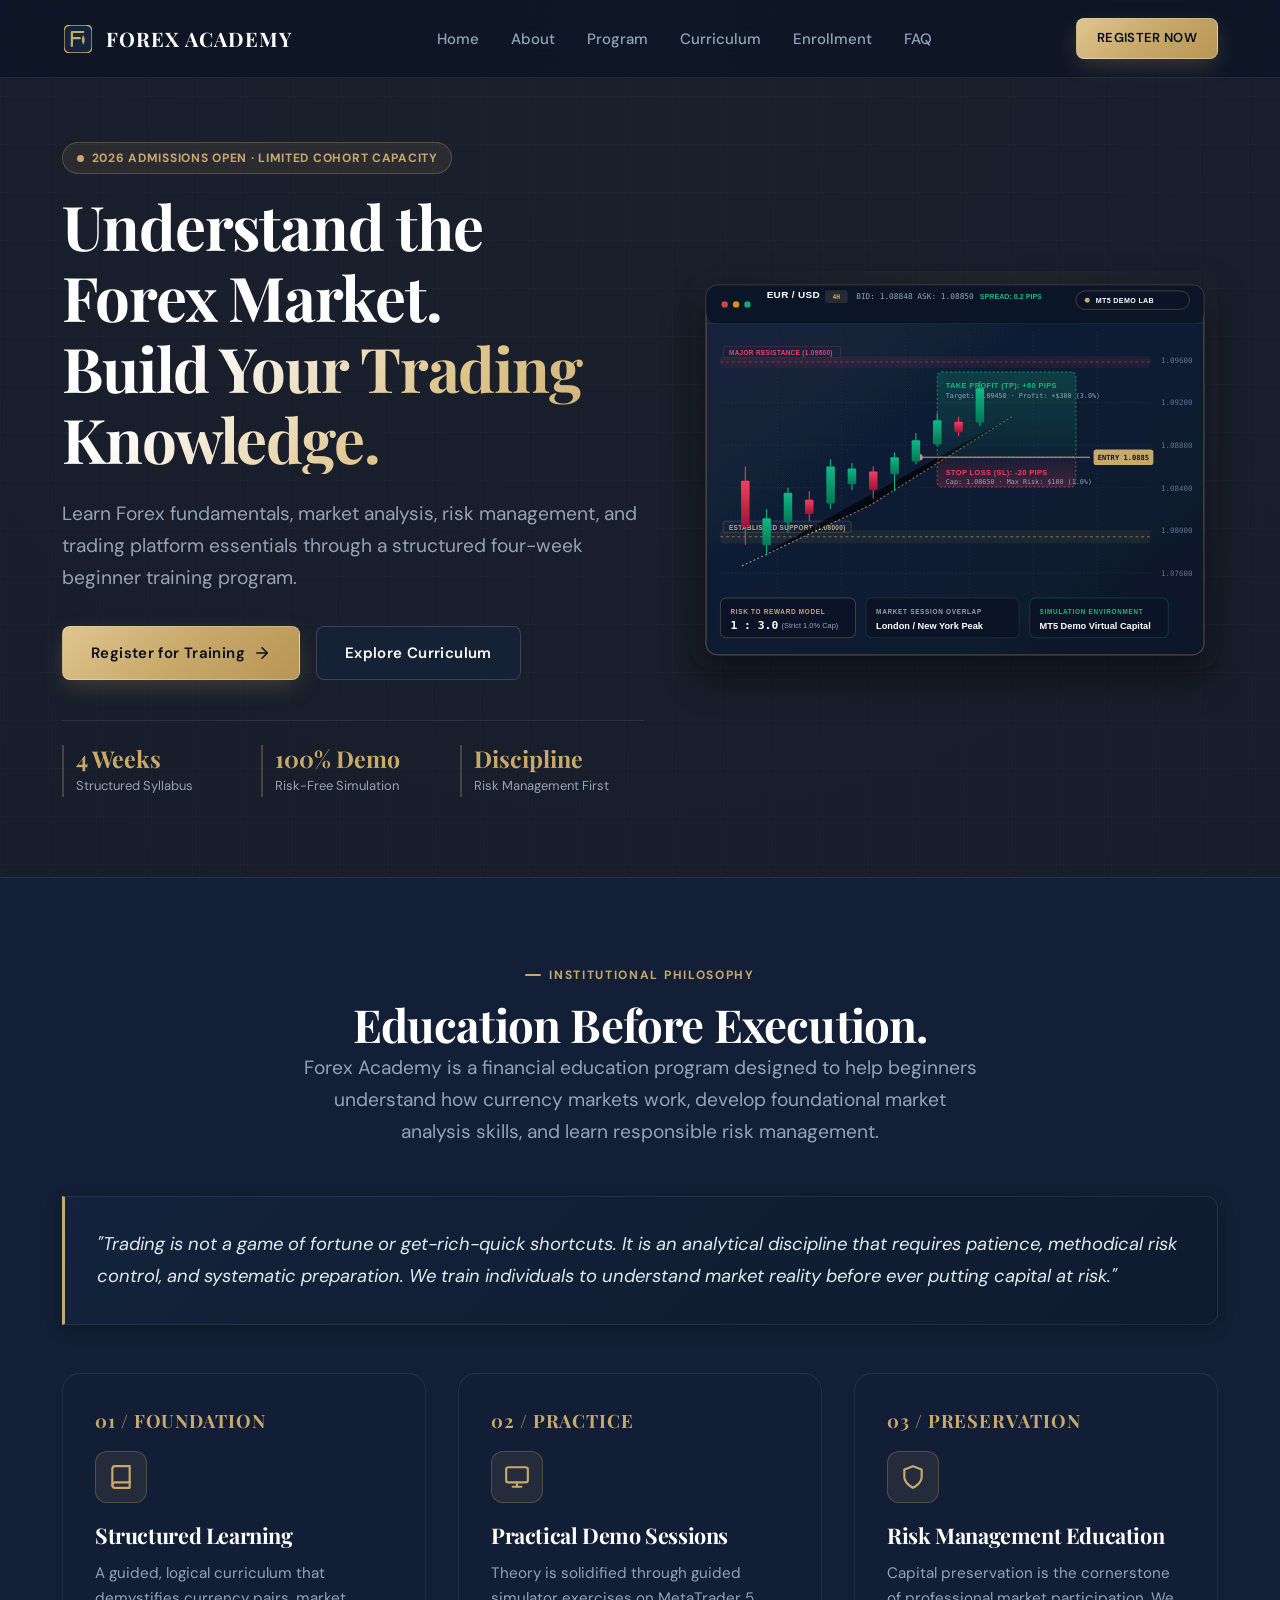
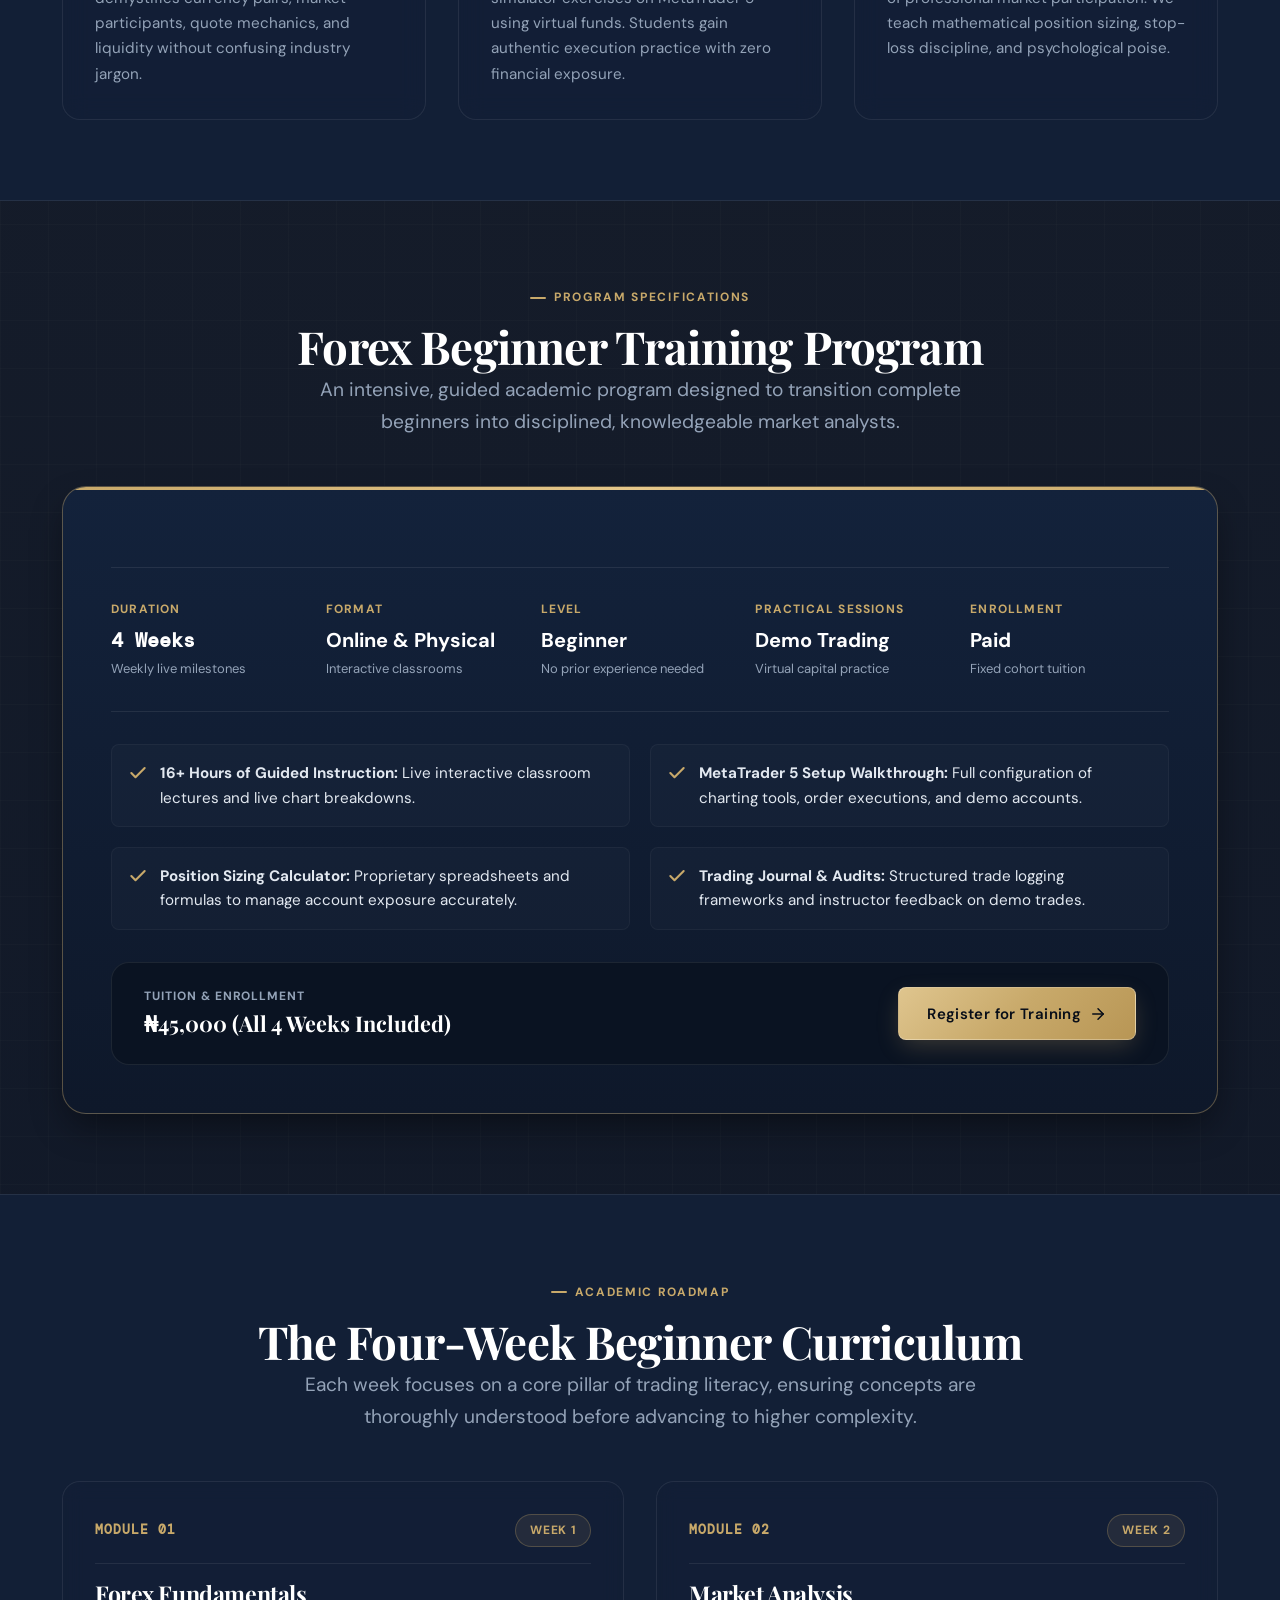
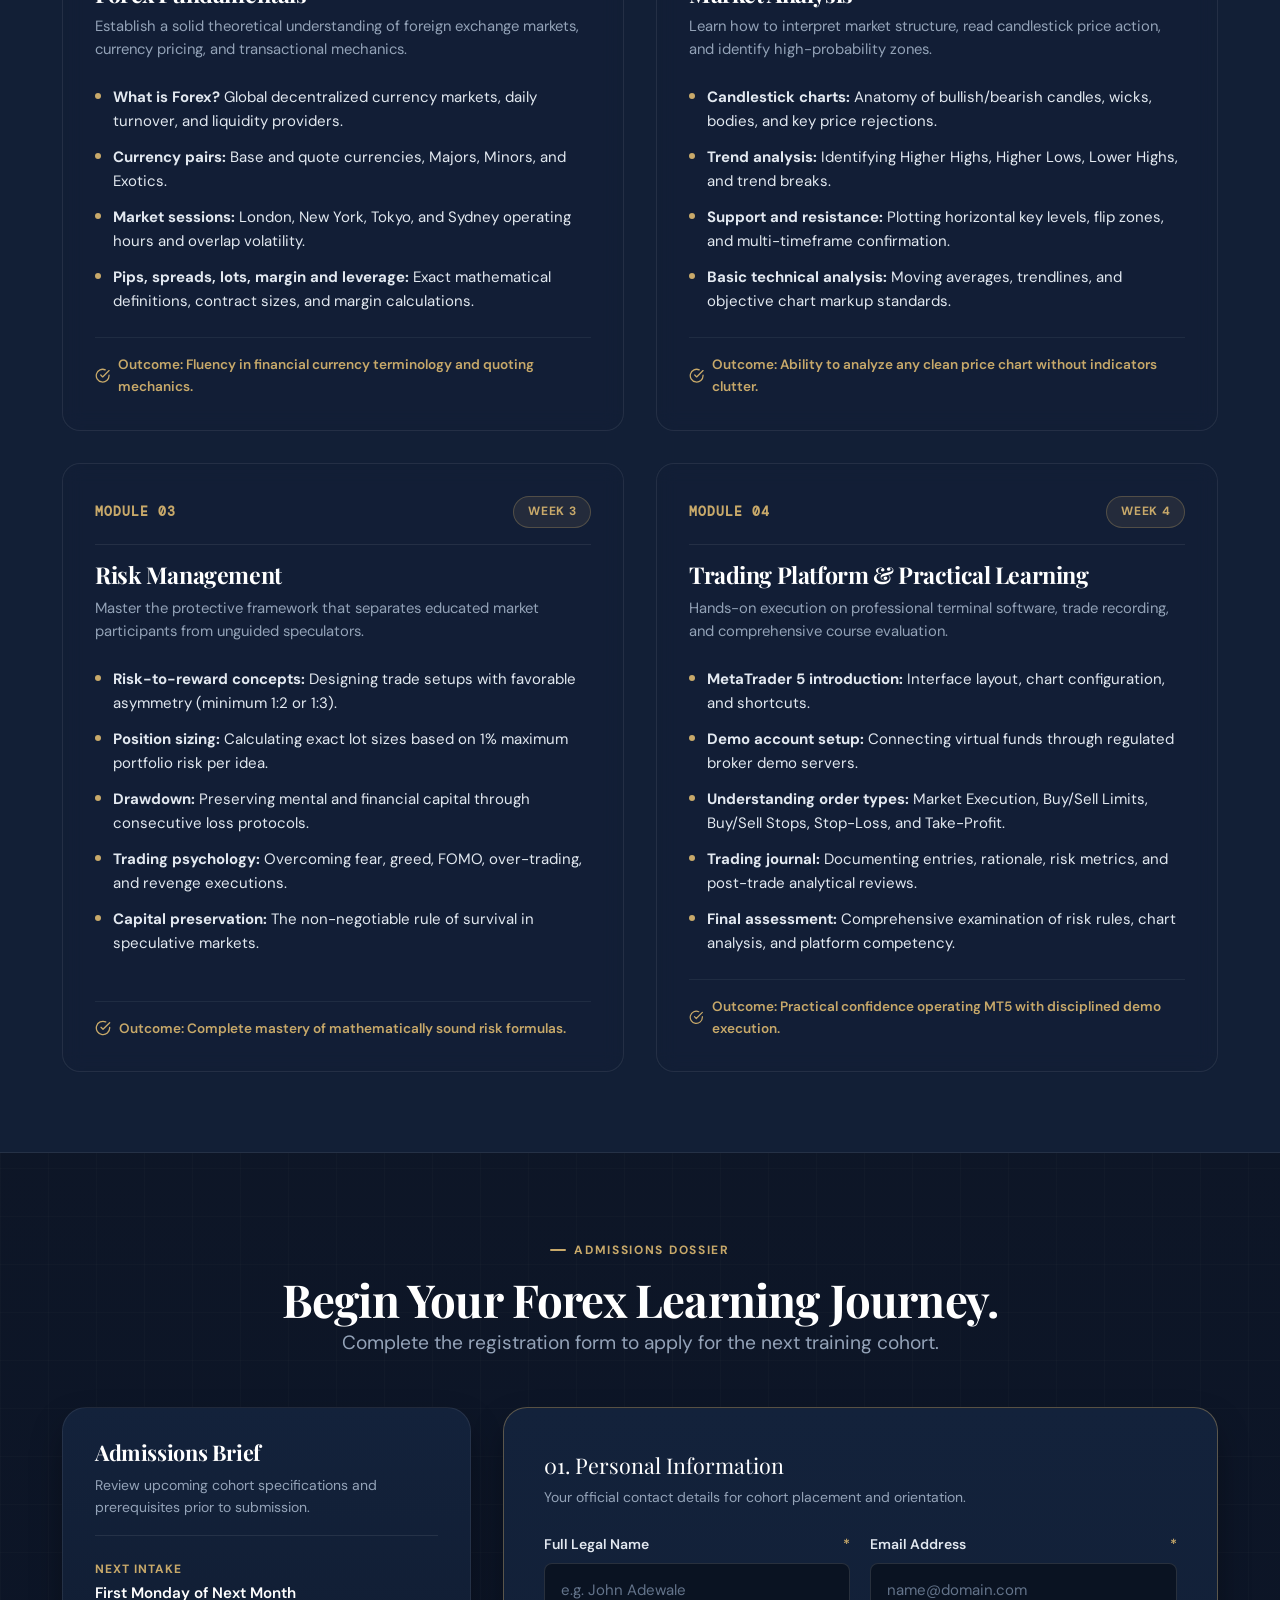
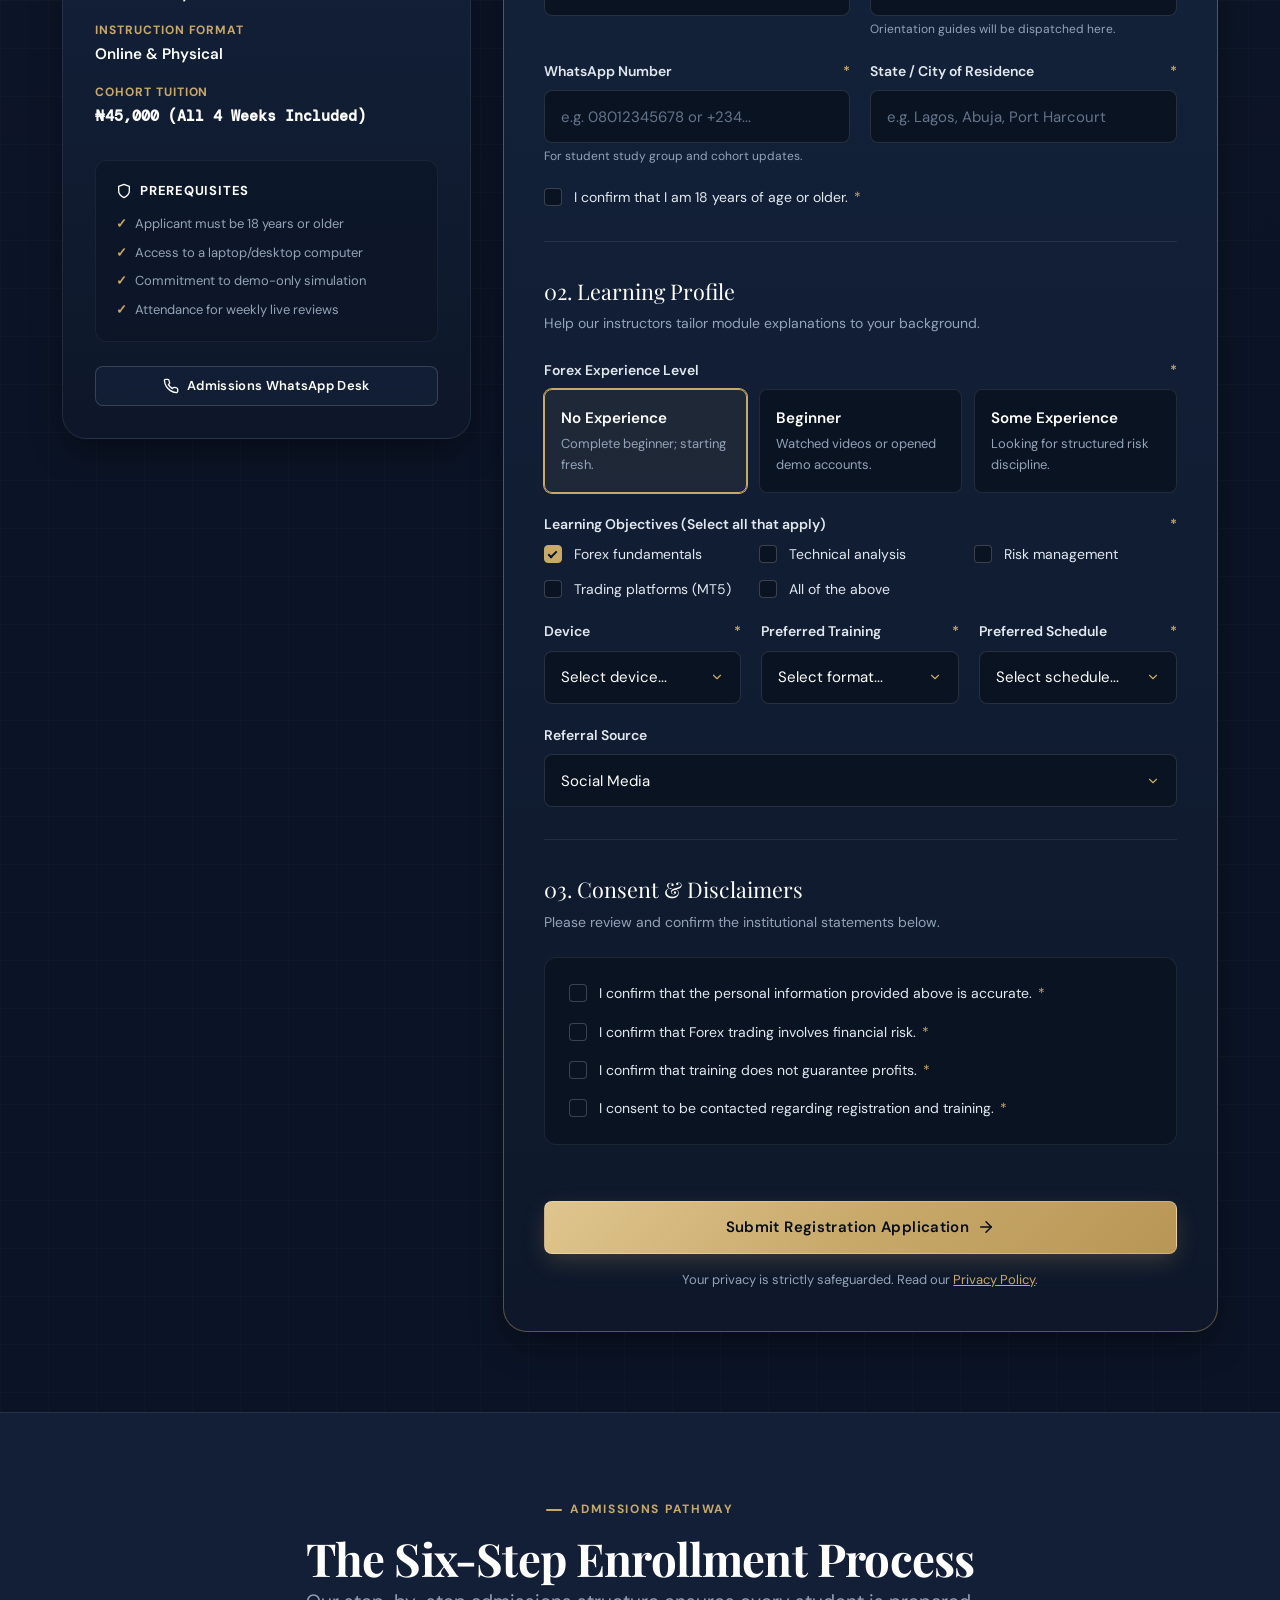
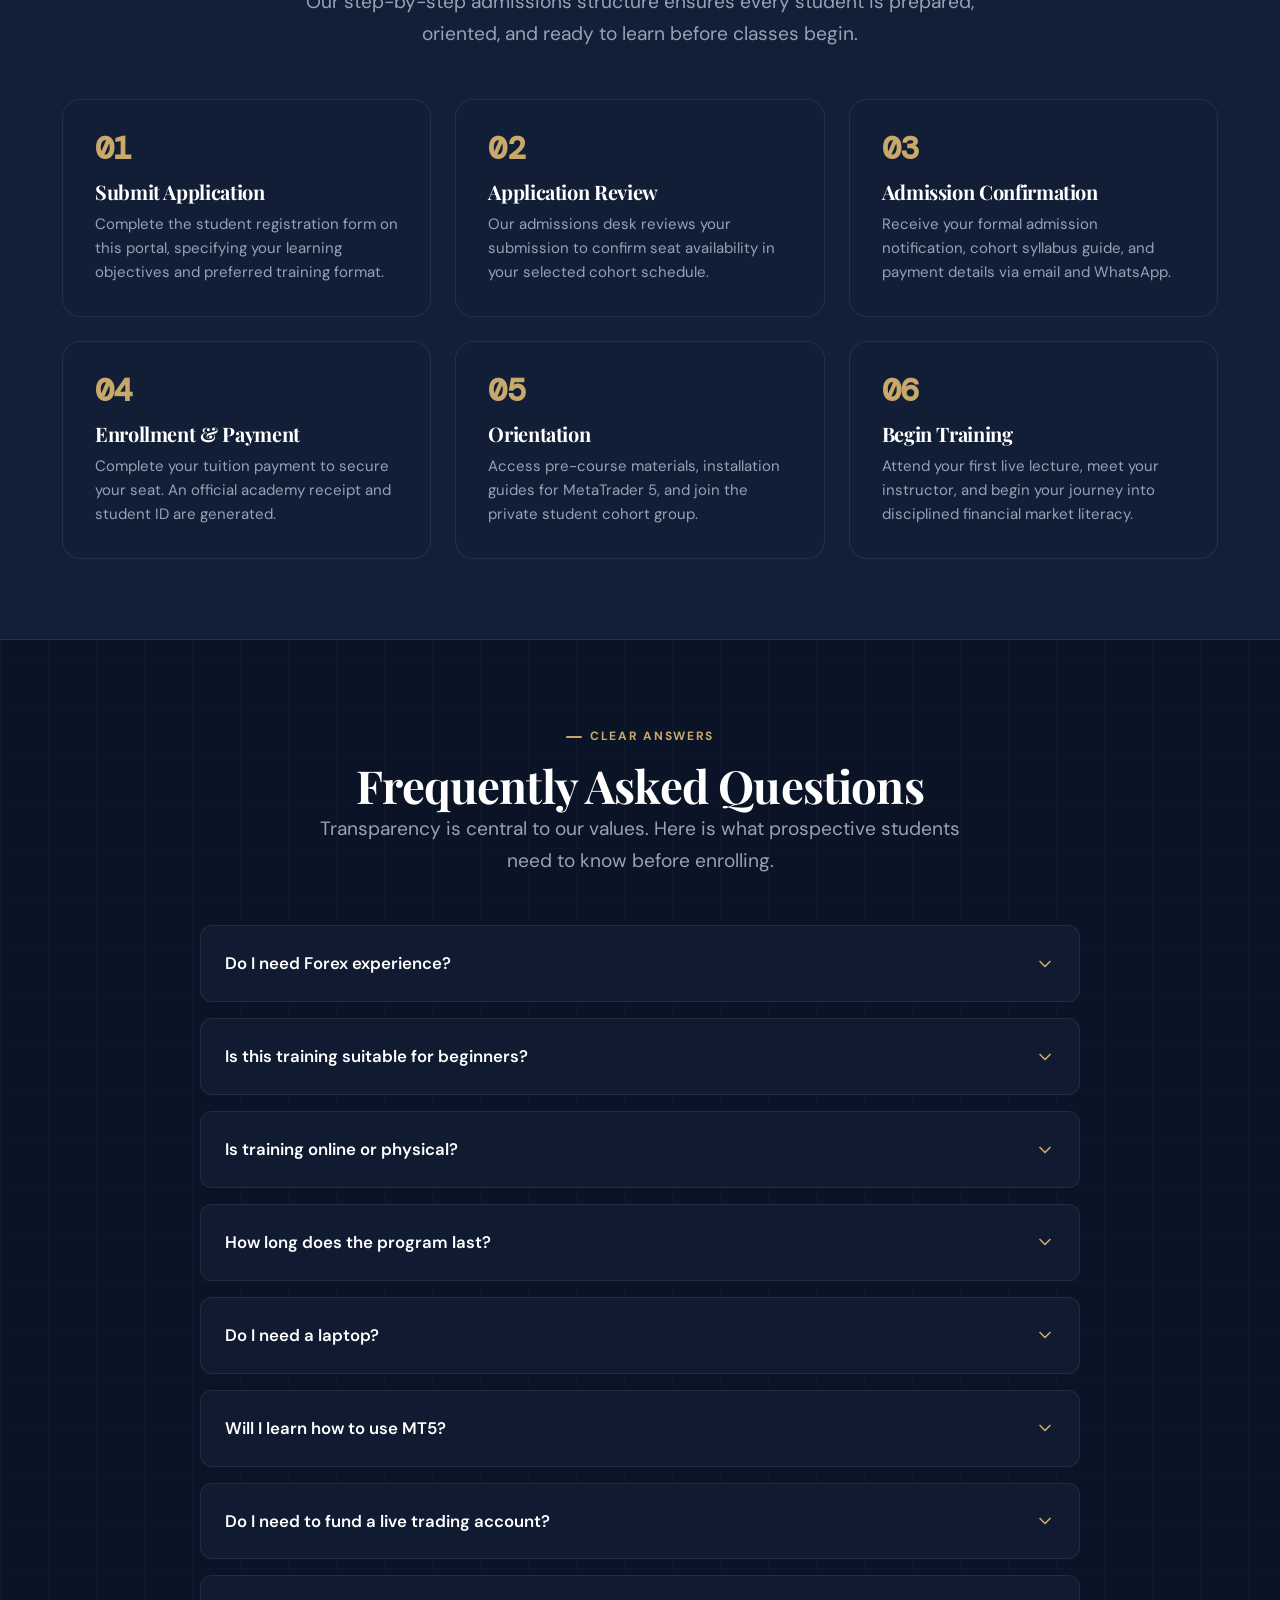
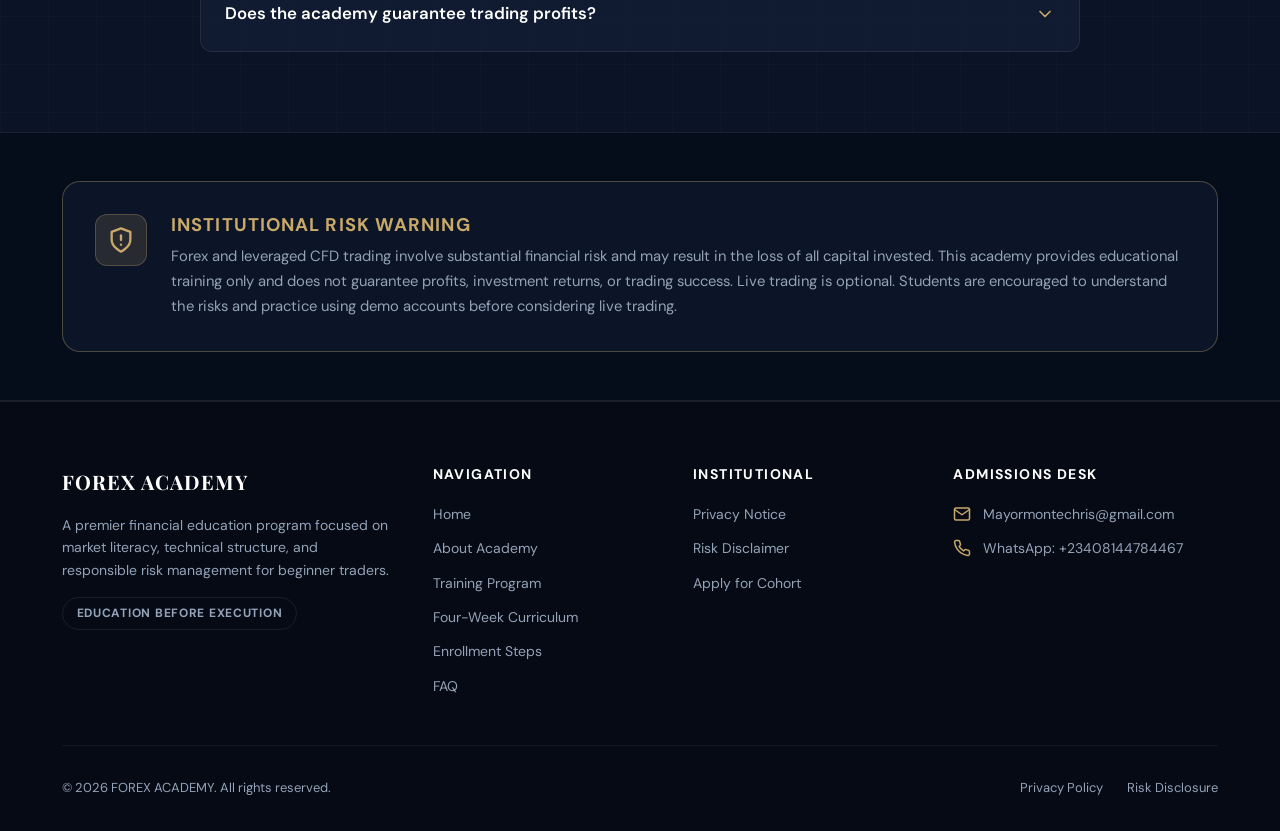
==== commit 4fed7b8e: "feat: update admissions WhatsApp and email contact credentials" ====
--- a/forex-academy/index.html
+++ b/forex-academy/index.html
@@ -1072,14 +1072,14 @@
               <path d="M4 4h16c1.1 0 2 .9 2 2v12c0 1.1-.9 2-2 2H4c-1.1 0-2-.9-2-2V6c0-1.1.9-2 2-2z"></path>
               <polyline points="22,6 12,13 2,6"></polyline>
             </svg>
-            <a href="mailto:admissions@forexacademy.edu" class="footer-link" data-config="contactEmail">admissions@forexacademy.edu</a>
+            <a href="mailto:Mayormontechris@gmail.com" class="footer-link" data-config="contactEmail">Mayormontechris@gmail.com</a>
           </div>
           <div class="footer-contact-item">
             <svg width="18" height="18" viewBox="0 0 24 24" fill="none" stroke="currentColor" stroke-width="2" stroke-linecap="round" stroke-linejoin="round" aria-hidden="true">
               <path d="M22 16.92v3a2 2 0 0 1-2.18 2 19.79 19.79 0 0 1-8.63-3.07 19.5 19.5 0 0 1-6-6 19.79 19.79 0 0 1-3.07-8.67A2 2 0 0 1 4.11 2h3a2 2 0 0 1 2 1.72 12.84 12.84 0 0 0 .7 2.81 2 2 0 0 1-.45 2.11L8.09 9.91a16 16 0 0 0 6 6l1.27-1.27a2 2 0 0 1 2.11-.45 12.84 12.84 0 0 0 2.81.7A2 2 0 0 1 22 16.92z"></path>
             </svg>
             <a href="#" target="_blank" rel="noopener noreferrer" class="footer-link" data-config="whatsappLink">
-              WhatsApp: <span data-config="whatsappDisplay">+234 800 000 0000</span>
+              WhatsApp: <span data-config="whatsappDisplay">+23408144784467</span>
             </a>
           </div>
         </div>
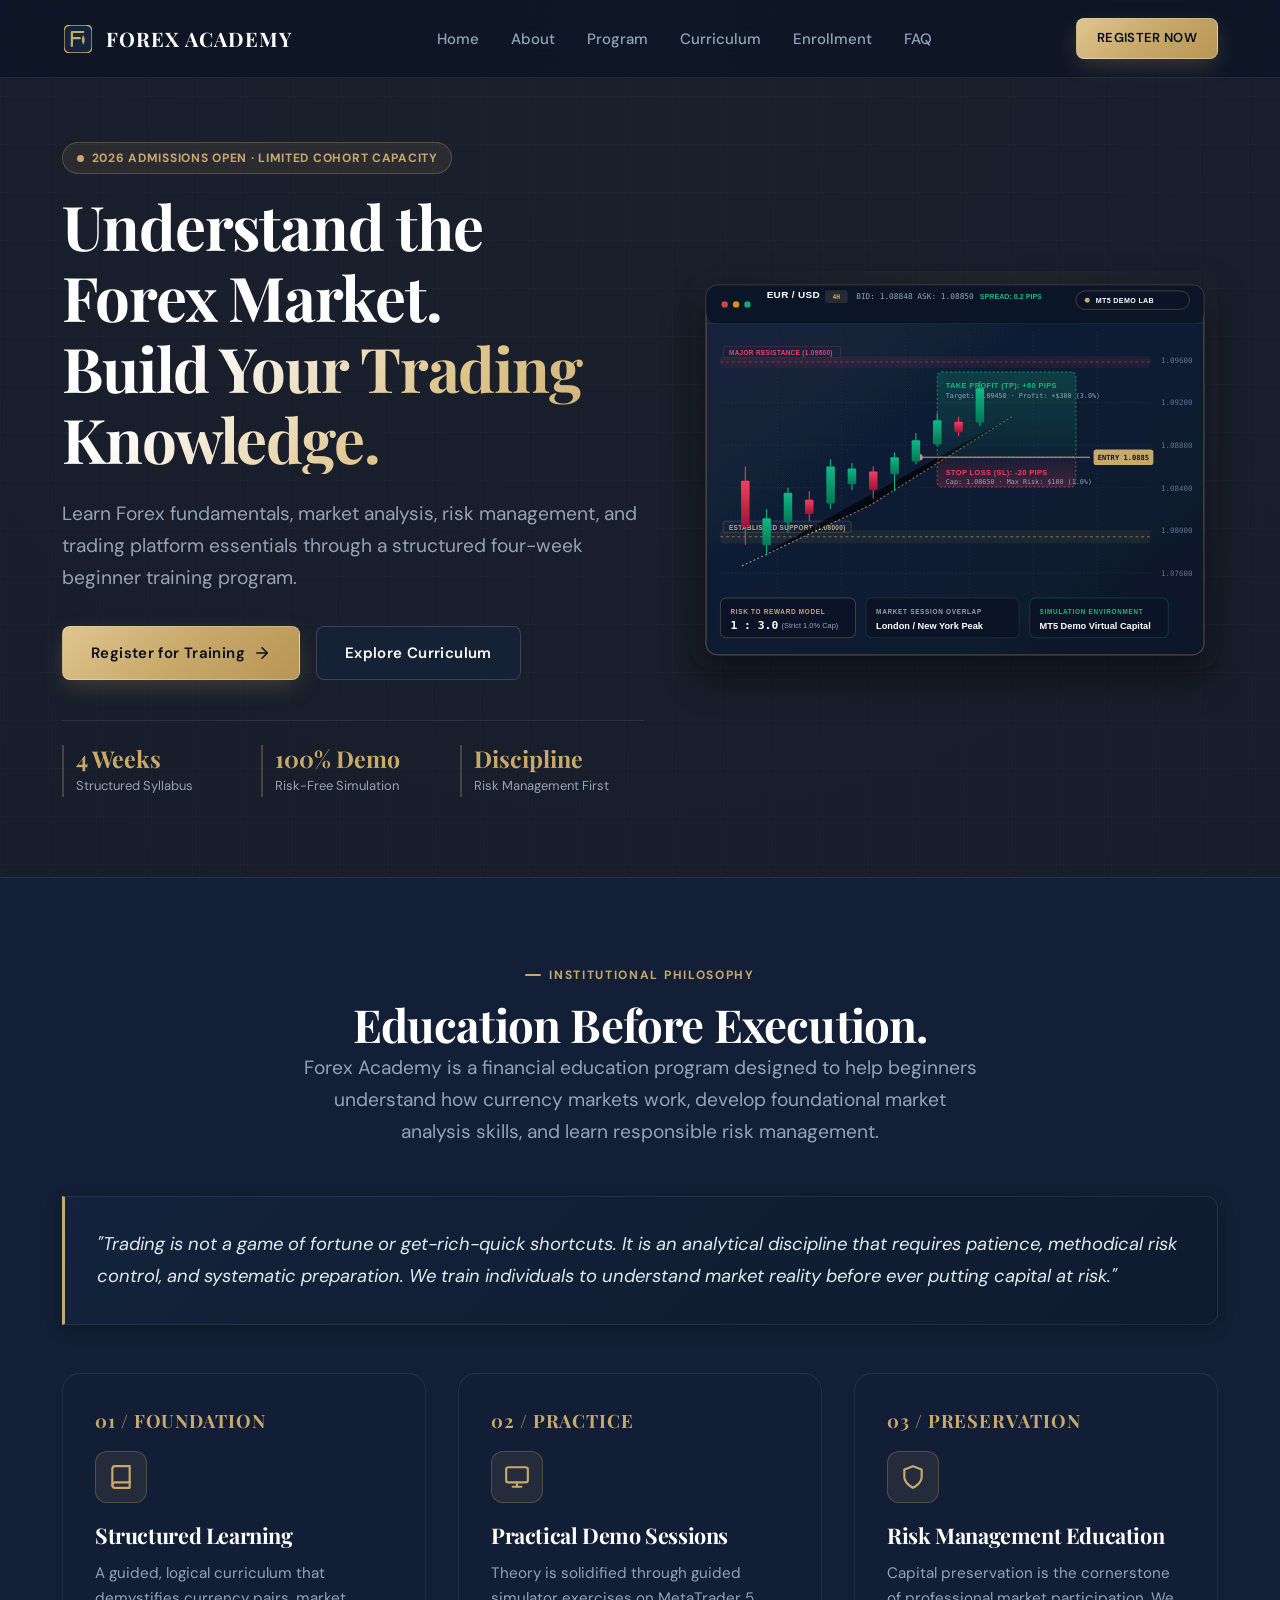
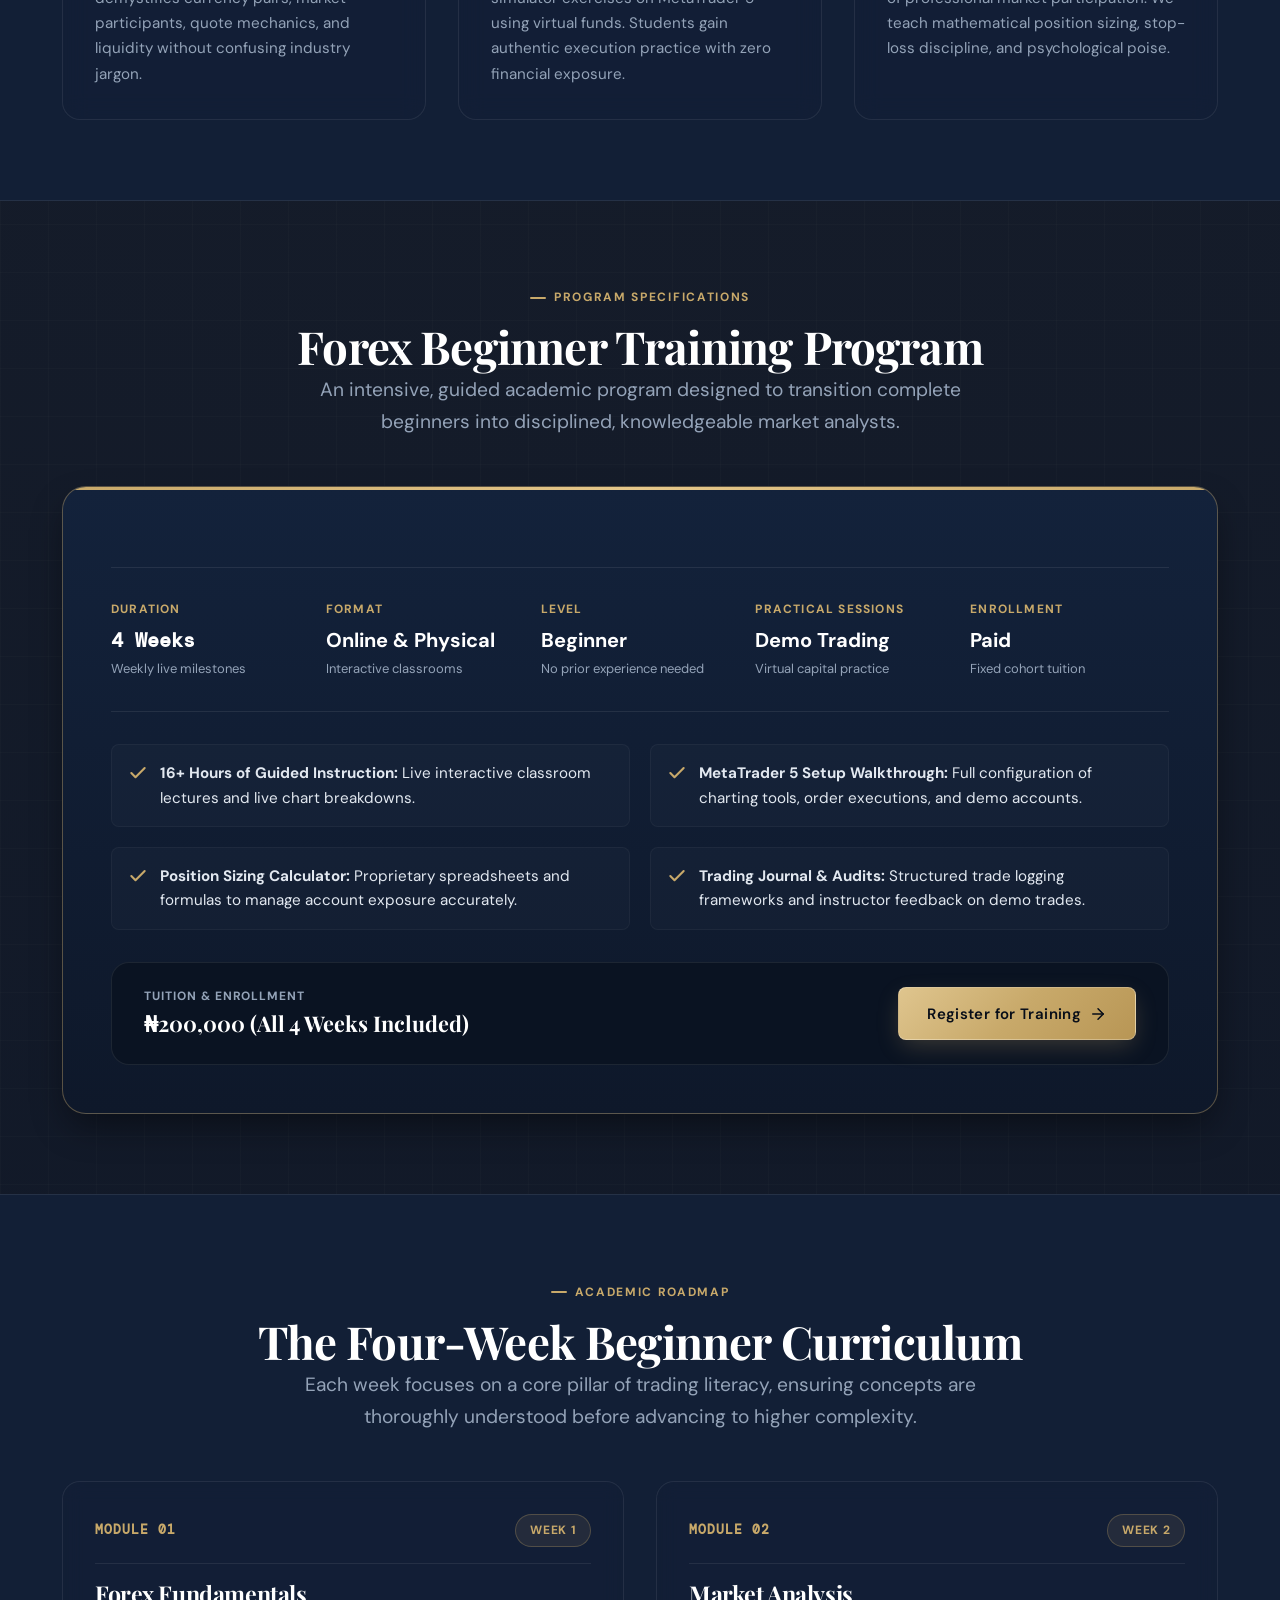
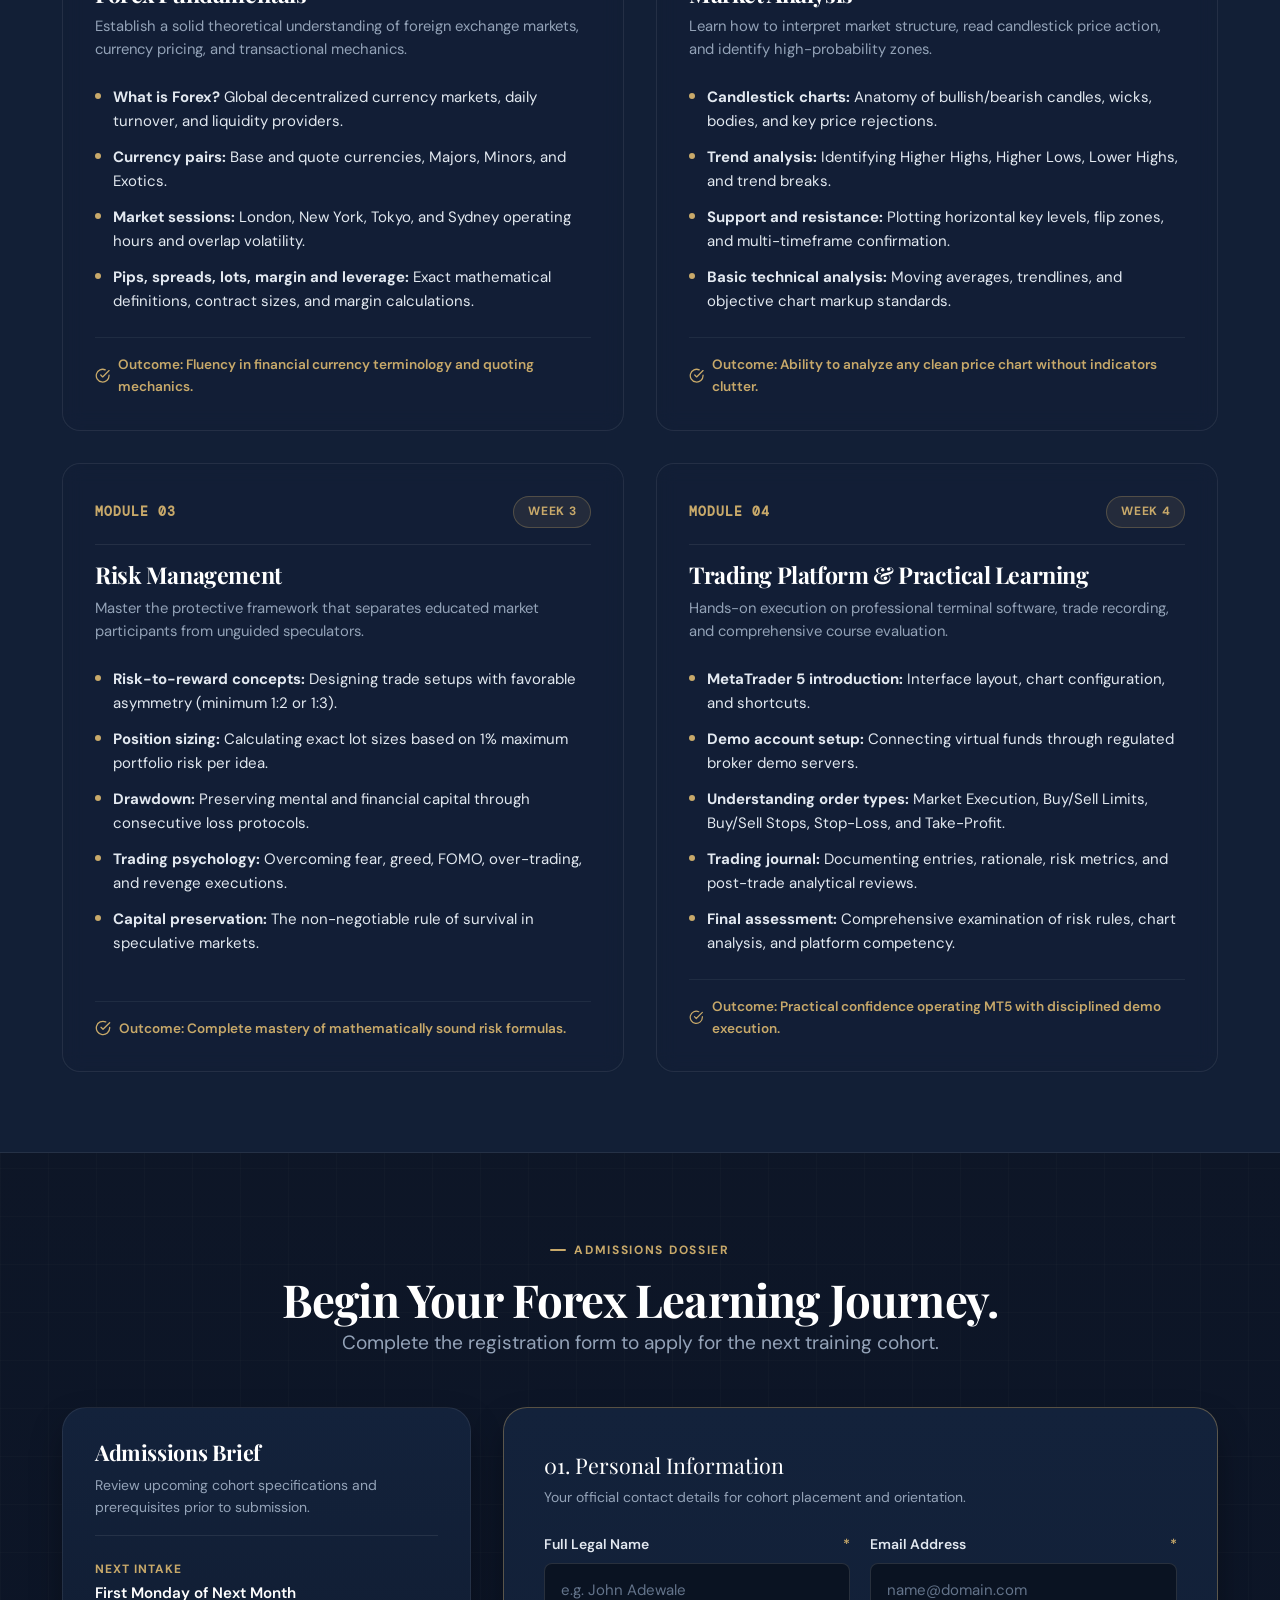
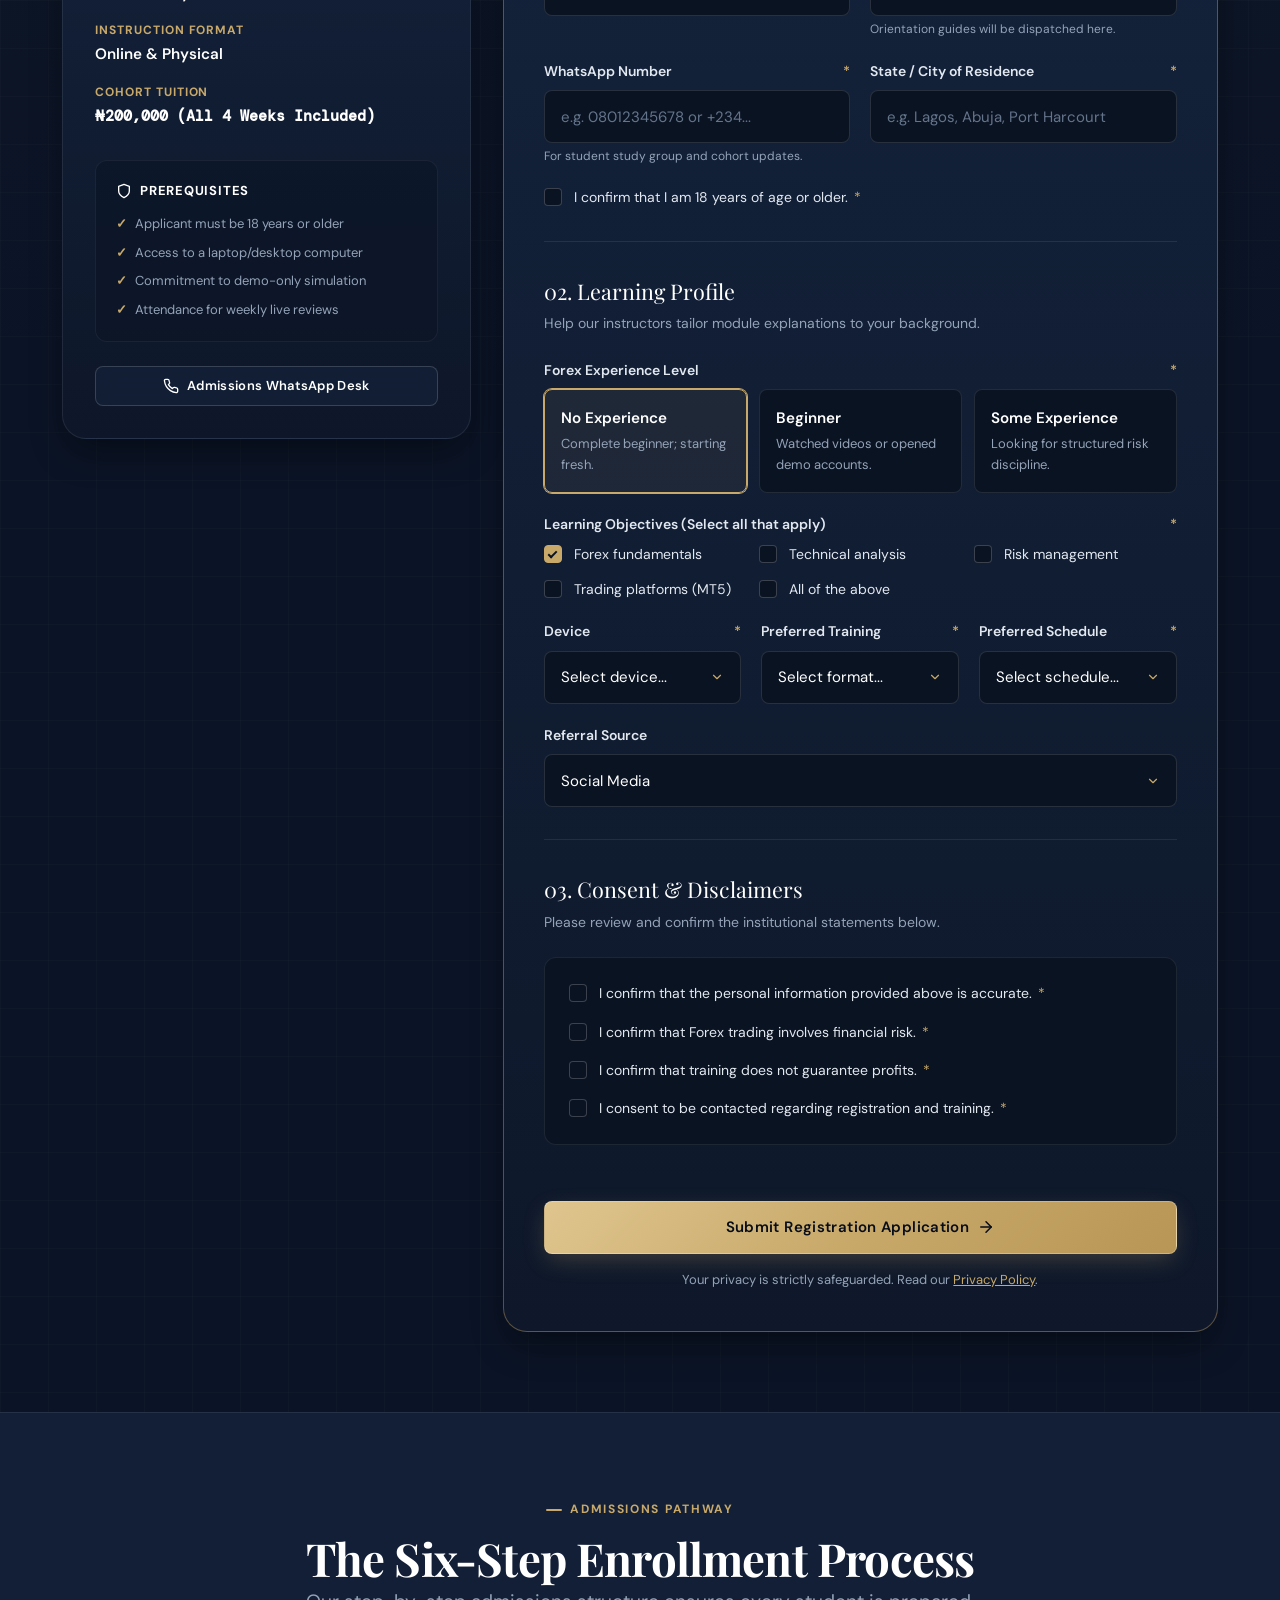
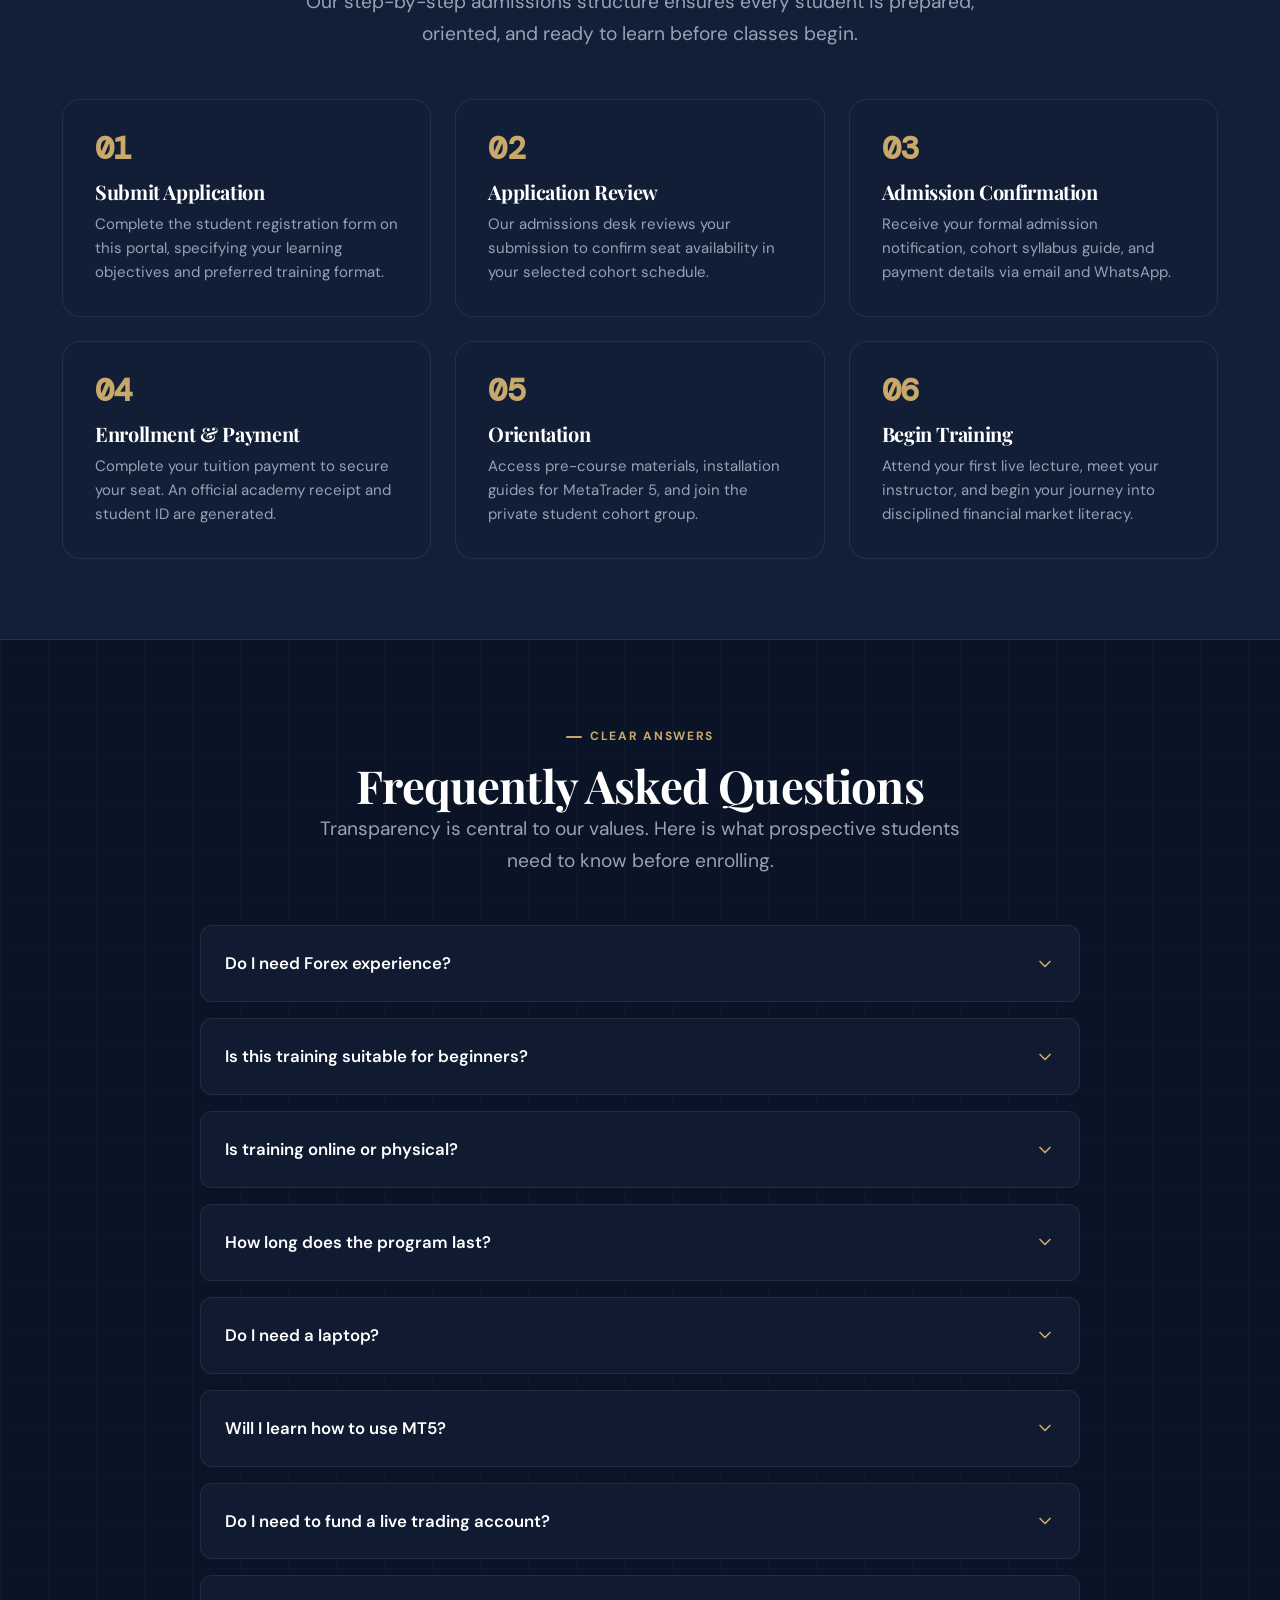
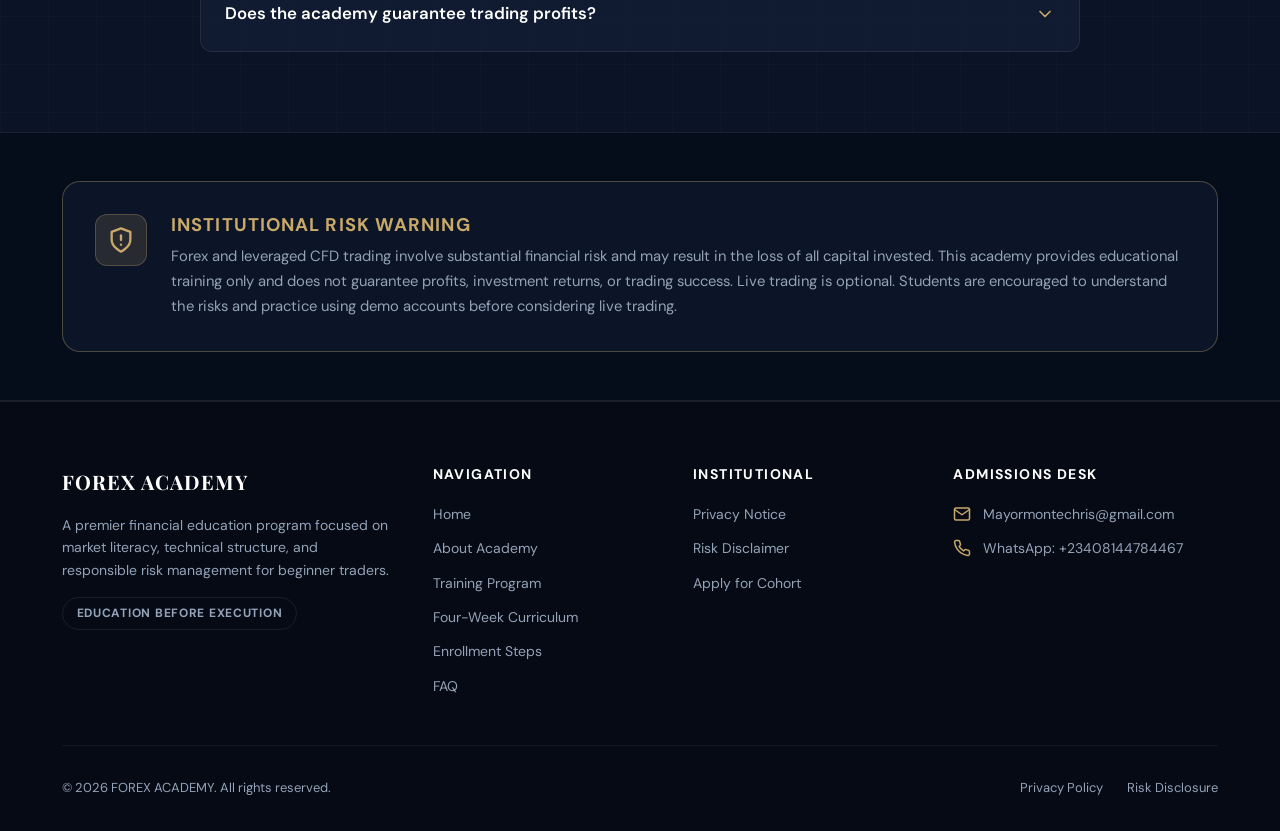
==== commit f0fdff8f: "feat: update cohort tuition to ₦200,000" ====
--- a/forex-academy/index.html
+++ b/forex-academy/index.html
@@ -310,7 +310,7 @@
           <div class="program-action-box">
             <div class="program-price-box">
               <span class="program-price-title">Tuition & Enrollment</span>
-              <span class="program-price-amount" data-config="courseFee">₦45,000 (All 4 Weeks Included)</span>
+              <span class="program-price-amount" data-config="courseFee">₦200,000 (All 4 Weeks Included)</span>
             </div>
             <a href="#registration" class="btn btn-primary">
               Register for Training
@@ -527,7 +527,7 @@
               </div>
               <div class="admissions-spec-item">
                 <span class="admissions-spec-label">Cohort Tuition</span>
-                <span class="admissions-spec-val mono-num" data-config="courseFee">₦45,000 (All 4 Weeks Included)</span>
+                <span class="admissions-spec-val mono-num" data-config="courseFee">₦200,000 (All 4 Weeks Included)</span>
               </div>
             </div>
 
